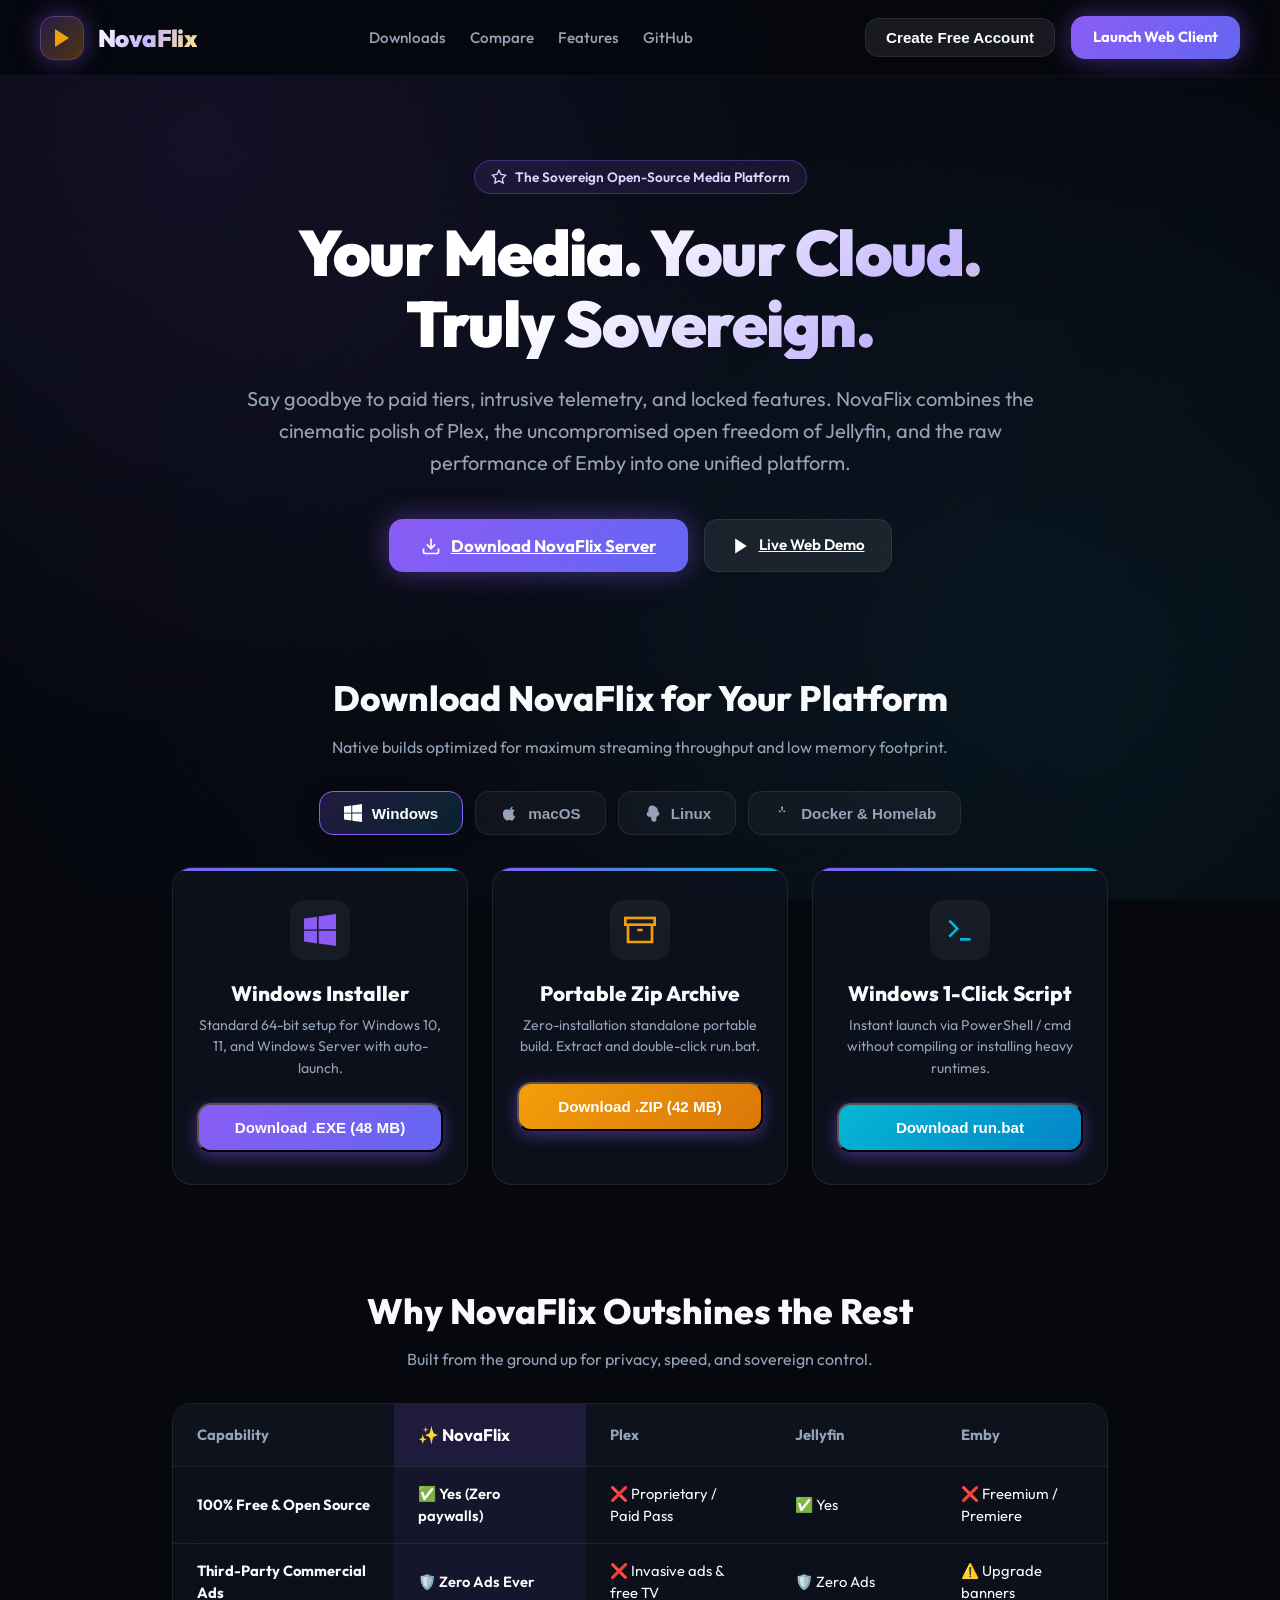
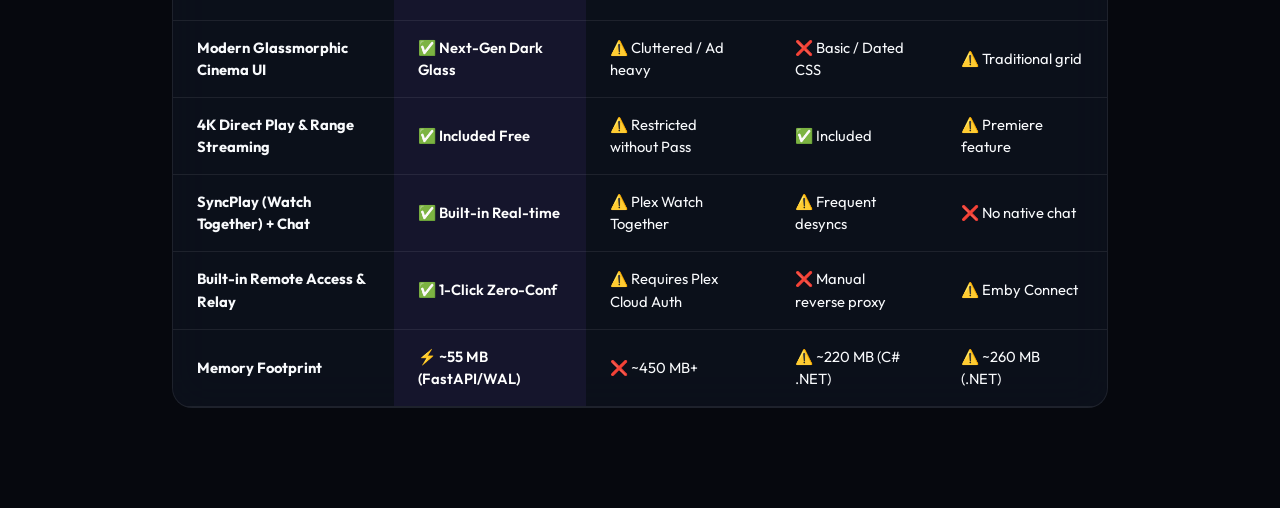
==== templates/portal.html @ df2147ff "feat: Initial release of NovaFlix - Sovereign Next-Gen Media Platform" ====
<!DOCTYPE html>
<html lang="en">
<head>
    <meta charset="UTF-8">
    <meta name="viewport" content="width=device-width, initial-scale=1.0">
    <title>NovaFlix | Download Free Sovereign Media Server for Windows, Mac & Linux</title>
    <meta name="description" content="Download NovaFlix Server for Windows, macOS, Linux, and Docker. The ultimate open-source alternative to Plex, Jellyfin, and Emby with zero ads and free remote access.">
    <link rel="stylesheet" href="/static/css/style.css">
</head>
<body>
    <!-- Topbar Navigation -->
    <header class="cinema-nav" style="background: rgba(6, 8, 14, 0.95);">
        <a href="/" class="brand-wrap">
            <div class="brand-icon">
                <svg width="24" height="24" viewBox="0 0 24 24" fill="var(--amber-gold)"><polygon points="5 3 19 12 5 21 5 3"></polygon></svg>
            </div>
            <div>
                <span class="brand-logo-text">NovaFlix</span>
            </div>
        </a>

        <ul class="nav-menu">
            <li><a class="nav-link" href="#downloads">Downloads</a></li>
            <li><a class="nav-link" href="#comparison">Compare</a></li>
            <li><a class="nav-link" href="#features">Features</a></li>
            <li><a class="nav-link" href="https://github.com/digdast/novaflix" target="_blank">GitHub</a></li>
        </ul>

        <div class="nav-right-actions">
            <button class="btn-hero-secondary" style="padding: 10px 20px;" id="btnPortalSignUp">Create Free Account</button>
            <a href="/" class="btn-hero-play" style="padding: 10px 22px; font-size: 0.92rem; text-decoration: none;">Launch Web Client</a>
        </div>
    </header>

    <!-- Portal Hero Section -->
    <section class="portal-hero">
        <div class="portal-tagline-badge">
            <svg width="16" height="16" viewBox="0 0 24 24" fill="none" stroke="currentColor" stroke-width="2"><polygon points="12 2 15.09 8.26 22 9.27 17 14.14 18.18 21.02 12 17.77 5.82 21.02 7 14.14 2 9.27 8.91 8.26 12 2"></polygon></svg>
            <span>The Sovereign Open-Source Media Platform</span>
        </div>
        <h1 class="portal-headline">Your Media. Your Cloud. Truly Sovereign.</h1>
        <p class="portal-subtext">
            Say goodbye to paid tiers, intrusive telemetry, and locked features. NovaFlix combines the cinematic polish of Plex, the uncompromised open freedom of Jellyfin, and the raw performance of Emby into one unified platform.
        </p>
        <div style="display: flex; justify-content: center; gap: 16px; flex-wrap: wrap;">
            <a href="#downloads" class="btn-hero-play">
                <svg width="20" height="20" viewBox="0 0 24 24" fill="none" stroke="currentColor" stroke-width="2"><path d="M21 15v4a2 2 0 0 1-2 2H5a2 2 0 0 1-2-2v-4"></path><polyline points="7 10 12 15 17 10"></polyline><line x1="12" y1="15" x2="12" y2="3"></line></svg>
                <span>Download NovaFlix Server</span>
            </a>
            <a href="/" class="btn-hero-secondary">
                <svg width="20" height="20" viewBox="0 0 24 24" fill="currentColor"><polygon points="5 3 19 12 5 21 5 3"></polygon></svg>
                <span>Live Web Demo</span>
            </a>
        </div>
    </section>

    <!-- Download Matrix Section -->
    <section class="download-section" id="downloads">
        <div style="text-align: center; margin-bottom: 32px;">
            <h2 style="font-size: 2.2rem; font-weight: 800; margin-bottom: 10px;">Download NovaFlix for Your Platform</h2>
            <p style="color: var(--text-secondary);">Native builds optimized for maximum streaming throughput and low memory footprint.</p>
        </div>

        <!-- OS Tabs -->
        <div class="os-tab-buttons">
            <button class="os-tab-btn active" data-os="windows">
                <svg width="18" height="18" viewBox="0 0 24 24" fill="currentColor"><path d="M0 3.449L9.75 2.1v9.451H0m10.949-9.602L24 0v11.4H10.949M0 12.6h9.75v9.451L0 20.699M10.949 12.6H24V24l-12.9-1.801"/></svg>
                <span>Windows</span>
            </button>
            <button class="os-tab-btn" data-os="macos">
                <svg width="18" height="18" viewBox="0 0 24 24" fill="currentColor"><path d="M18.71 19.5c-.83 1.24-1.71 2.45-3.05 2.47-1.34.03-1.77-.79-3.29-.79-1.53 0-2 .77-3.27.82-1.31.05-2.3-1.32-3.14-2.53C4.25 17 2.94 12.45 4.7 9.39c.87-1.52 2.43-2.48 4.12-2.51 1.28-.02 2.5.87 3.29.87.78 0 2.26-1.07 3.81-.91.65.03 2.47.26 3.64 1.98-.09.06-2.17 1.28-2.15 3.81.03 3.02 2.65 4.03 2.68 4.04-.03.07-.42 1.44-1.38 2.83M15.97 6.37c.62-.75 1.04-1.8 0.92-2.85-.9.04-2 .6-2.65 1.35-.58.66-1.09 1.73-.95 2.76.99.08 2.05-.51 2.68-1.26"/></svg>
                <span>macOS</span>
            </button>
            <button class="os-tab-btn" data-os="linux">
                <svg width="18" height="18" viewBox="0 0 24 24" fill="currentColor"><path d="M12.001 2c-2.33 0-4.32 1.63-4.78 3.87-.24 1.15-.14 2.36.27 3.45C6.01 10.37 5 11.83 5 13.5c0 1.93 1.57 3.5 3.5 3.5.35 0 .69-.05 1.01-.15.42.74 1.05 1.34 1.83 1.72-.37.91-.4 1.95-.04 2.9.28.75.82 1.38 1.5 1.76.68.38 1.48.52 2.24.4.77-.12 1.48-.48 2.01-1.03.54-.55.85-1.29.89-2.06.04-.77-.19-1.54-.64-2.16.89-.52 1.57-1.33 1.93-2.3.26-.06.52-.15.77-.28 1.62-.83 2.24-2.84 1.41-4.46-.37-.73-.99-1.3-1.74-1.62.19-.78.18-1.61-.03-2.39C19.14 5.37 15.86 2 12.001 2z"/></svg>
                <span>Linux</span>
            </button>
            <button class="os-tab-btn" data-os="docker">
                <svg width="18" height="18" viewBox="0 0 24 24" fill="currentColor"><path d="M13.983 11.078h2.119a.186.186 0 00.186-.185V9.006a.186.186 0 00-.186-.186h-2.119a.185.185 0 00-.185.185v1.888c0 .102.083.185.185.185m-2.954-5.43h2.118a.186.186 0 00.186-.186V3.574a.186.186 0 00-.186-.185h-2.118a.185.185 0 00-.185.185v1.888c0 .102.082.186.185.186zm0 2.716h2.118a.187.187 0 00.186-.186V6.29a.186.186 0 00-.186-.185h-2.118a.185.185 0 00-.185.185v1.887c0 .102.082.186.185.186zm-2.93 2.714h2.118a.185.185 0 00.185-.185V9.006a.185.185 0 00-.185-.186H8.099a.185.185 0 00-.185.185v1.888c0 .102.083.185.185.185"/></svg>
                <span>Docker & Homelab</span>
            </button>
        </div>

        <!-- Windows Group -->
        <div class="download-cards-grid download-os-group" data-os="windows">
            <div class="download-card">
                <div class="download-os-icon">
                    <svg width="32" height="32" viewBox="0 0 24 24" fill="currentColor"><path d="M0 3.449L9.75 2.1v9.451H0m10.949-9.602L24 0v11.4H10.949M0 12.6h9.75v9.451L0 20.699M10.949 12.6H24V24l-12.9-1.801"/></svg>
                </div>
                <div class="download-os-title">Windows Installer</div>
                <div class="download-os-desc">Standard 64-bit setup for Windows 10, 11, and Windows Server with auto-launch.</div>
                <button class="btn-download-primary" onclick="portal.triggerDownload('NovaFlix-Setup-x64.exe')">Download .EXE (48 MB)</button>
            </div>

            <div class="download-card">
                <div class="download-os-icon" style="color: var(--amber-gold);">
                    <svg width="32" height="32" viewBox="0 0 24 24" fill="none" stroke="currentColor" stroke-width="2"><polyline points="21 8 21 21 3 21 3 8"></polyline><rect x="1" y="3" width="22" height="5"></rect><line x1="10" y1="12" x2="14" y2="12"></line></svg>
                </div>
                <div class="download-os-title">Portable Zip Archive</div>
                <div class="download-os-desc">Zero-installation standalone portable build. Extract and double-click run.bat.</div>
                <button class="btn-download-primary" style="background: linear-gradient(135deg, var(--amber-gold), #d97706);" onclick="portal.triggerDownload('NovaFlix-Portable.zip')">Download .ZIP (42 MB)</button>
            </div>

            <div class="download-card">
                <div class="download-os-icon" style="color: var(--cyan-accent);">
                    <svg width="32" height="32" viewBox="0 0 24 24" fill="none" stroke="currentColor" stroke-width="2"><polyline points="4 17 10 11 4 5"></polyline><line x1="12" y1="19" x2="20" y2="19"></line></svg>
                </div>
                <div class="download-os-title">Windows 1-Click Script</div>
                <div class="download-os-desc">Instant launch via PowerShell / cmd without compiling or installing heavy runtimes.</div>
                <button class="btn-download-primary" style="background: linear-gradient(135deg, var(--cyan-accent), #0284c7);" onclick="portal.triggerDownload('run.bat')">Download run.bat</button>
            </div>
        </div>

        <!-- macOS Group -->
        <div class="download-cards-grid download-os-group" data-os="macos" style="display: none;">
            <div class="download-card">
                <div class="download-os-icon">
                    <svg width="32" height="32" viewBox="0 0 24 24" fill="currentColor"><path d="M18.71 19.5c-.83 1.24-1.71 2.45-3.05 2.47-1.34.03-1.77-.79-3.29-.79-1.53 0-2 .77-3.27.82-1.31.05-2.3-1.32-3.14-2.53C4.25 17 2.94 12.45 4.7 9.39c.87-1.52 2.43-2.48 4.12-2.51 1.28-.02 2.5.87 3.29.87.78 0 2.26-1.07 3.81-.91.65.03 2.47.26 3.64 1.98-.09.06-2.17 1.28-2.15 3.81.03 3.02 2.65 4.03 2.68 4.04-.03.07-.42 1.44-1.38 2.83M15.97 6.37c.62-.75 1.04-1.8 0.92-2.85-.9.04-2 .6-2.65 1.35-.58.66-1.09 1.73-.95 2.76.99.08 2.05-.51 2.68-1.26"/></svg>
                </div>
                <div class="download-os-title">macOS Universal .DMG</div>
                <div class="download-os-desc">Native Apple Silicon (M1/M2/M3/M4) and Intel 64-bit installer with Metal acceleration.</div>
                <button class="btn-download-primary" onclick="portal.triggerDownload('NovaFlix-Universal.dmg')">Download .DMG (56 MB)</button>
            </div>

            <div class="download-card">
                <div class="download-os-icon" style="color: var(--amber-gold);">
                    <svg width="32" height="32" viewBox="0 0 24 24" fill="none" stroke="currentColor" stroke-width="2"><path d="M18 10h-1.26A8 8 0 1 0 9 20h9a5 5 0 0 0 0-10z"></path></svg>
                </div>
                <div class="download-os-title">Homebrew Cask</div>
                <div class="download-os-desc">Install and manage via Homebrew package manager in your macOS terminal.</div>
                <div style="background: rgba(0,0,0,0.4); padding: 12px; border-radius: var(--radius-sm); font-family: var(--font-mono); font-size: 0.8rem; color: #a5f3fc;">brew install digdast/novaflix</div>
            </div>
        </div>

        <!-- Linux Group -->
        <div class="download-cards-grid download-os-group" data-os="linux" style="display: none;">
            <div class="download-card">
                <div class="download-os-icon">
                    <svg width="32" height="32" viewBox="0 0 24 24" fill="none" stroke="currentColor" stroke-width="2"><polyline points="20 6 9 17 4 12"></polyline></svg>
                </div>
                <div class="download-os-title">Debian / Ubuntu (.deb)</div>
                <div class="download-os-desc">Native package with systemd service for Ubuntu 22.04+, Debian 12, and Proxmox LXC.</div>
                <button class="btn-download-primary" onclick="portal.triggerDownload('novaflix_amd64.deb')">Download .DEB (38 MB)</button>
            </div>

            <div class="download-card">
                <div class="download-os-icon" style="color: var(--rose-danger);">
                    <svg width="32" height="32" viewBox="0 0 24 24" fill="none" stroke="currentColor" stroke-width="2"><polygon points="12 2 2 7 12 12 22 7 12 2"></polygon><polyline points="2 17 12 22 22 17"></polyline><polyline points="2 12 12 17 22 12"></polyline></svg>
                </div>
                <div class="download-os-title">Fedora / RHEL (.rpm)</div>
                <div class="download-os-desc">Red Hat Enterprise Linux, Fedora, Rocky Linux, and AlmaLinux packages.</div>
                <button class="btn-download-primary" style="background: linear-gradient(135deg, var(--rose-danger), #e11d48);" onclick="portal.triggerDownload('novaflix.rpm')">Download .RPM (39 MB)</button>
            </div>
        </div>

        <!-- Docker Group -->
        <div class="download-cards-grid download-os-group" data-os="docker" style="display: none;">
            <div class="download-card" style="grid-column: 1 / -1; text-align: left;">
                <div style="display: flex; align-items: center; gap: 14px; margin-bottom: 16px;">
                    <div class="download-os-icon" style="margin: 0; color: #38bdf8;">
                        <svg width="32" height="32" viewBox="0 0 24 24" fill="currentColor"><path d="M13.983 11.078h2.119a.186.186 0 00.186-.185V9.006a.186.186 0 00-.186-.186h-2.119a.185.185 0 00-.185.185v1.888c0 .102.083.185.185.185m-2.954-5.43h2.118a.186.186 0 00.186-.186V3.574a.186.186 0 00-.186-.185h-2.118a.185.185 0 00-.185.185v1.888c0 .102.082.186.185.186zm0 2.716h2.118a.187.187 0 00.186-.186V6.29a.186.186 0 00-.186-.185h-2.118a.185.185 0 00-.185.185v1.887c0 .102.082.186.185.186zm-2.93 2.714h2.118a.185.185 0 00.185-.185V9.006a.185.185 0 00-.185-.186H8.099a.185.185 0 00-.185.185v1.888c0 .102.083.185.185.185"/></svg>
                    </div>
                    <div>
                        <div class="download-os-title" style="margin: 0;">Docker Compose Deployment</div>
                        <div style="font-size: 0.85rem; color: var(--text-secondary);">One-command container deployment for Unraid, TrueNAS SCALE, Synology, or Linux.</div>
                    </div>
                </div>
                <pre style="background: rgba(0,0,0,0.6); padding: 18px; border-radius: var(--radius-sm); border: 1px solid var(--border-subtle); color: #a5f3fc; font-family: var(--font-mono); font-size: 0.82rem; overflow-x: auto;">
services:
  novaflix:
    image: ghcr.io/digdast/novaflix:latest
    container_name: novaflix
    restart: unless-stopped
    ports:
      - "8096:8096"
      - "8097:8097"
    volumes:
      - ./data:/app/data
      - /path/to/movies:/media/movies:ro
      - /path/to/tv:/media/tv:ro
    environment:
      - NOVAFLIX_PORT=8096
      - NOVAFLIX_REMOTE_ENABLED=true</pre>
            </div>
        </div>
    </section>

    <!-- Comparison Matrix Section -->
    <section class="comparison-section" id="comparison">
        <div style="text-align: center; margin-bottom: 32px;">
            <h2 style="font-size: 2.2rem; font-weight: 800; margin-bottom: 10px;">Why NovaFlix Outshines the Rest</h2>
            <p style="color: var(--text-secondary);">Built from the ground up for privacy, speed, and sovereign control.</p>
        </div>

        <div class="comparison-table-wrap">
            <table class="comparison-table">
                <thead>
                    <tr>
                        <th>Capability</th>
                        <th class="highlight-col">✨ NovaFlix</th>
                        <th>Plex</th>
                        <th>Jellyfin</th>
                        <th>Emby</th>
                    </tr>
                </thead>
                <tbody>
                    <tr>
                        <td><strong>100% Free & Open Source</strong></td>
                        <td class="highlight-col">✅ Yes (Zero paywalls)</td>
                        <td>❌ Proprietary / Paid Pass</td>
                        <td>✅ Yes</td>
                        <td>❌ Freemium / Premiere</td>
                    </tr>
                    <tr>
                        <td><strong>Third-Party Commercial Ads</strong></td>
                        <td class="highlight-col">🛡️ Zero Ads Ever</td>
                        <td>❌ Invasive ads & free TV</td>
                        <td>🛡️ Zero Ads</td>
                        <td>⚠️ Upgrade banners</td>
                    </tr>
                    <tr>
                        <td><strong>Modern Glassmorphic Cinema UI</strong></td>
                        <td class="highlight-col">✅ Next-Gen Dark Glass</td>
                        <td>⚠️ Cluttered / Ad heavy</td>
                        <td>❌ Basic / Dated CSS</td>
                        <td>⚠️ Traditional grid</td>
                    </tr>
                    <tr>
                        <td><strong>4K Direct Play & Range Streaming</strong></td>
                        <td class="highlight-col">✅ Included Free</td>
                        <td>⚠️ Restricted without Pass</td>
                        <td>✅ Included</td>
                        <td>⚠️ Premiere feature</td>
                    </tr>
                    <tr>
                        <td><strong>SyncPlay (Watch Together) + Chat</strong></td>
                        <td class="highlight-col">✅ Built-in Real-time</td>
                        <td>⚠️ Plex Watch Together</td>
                        <td>⚠️ Frequent desyncs</td>
                        <td>❌ No native chat</td>
                    </tr>
                    <tr>
                        <td><strong>Built-in Remote Access & Relay</strong></td>
                        <td class="highlight-col">✅ 1-Click Zero-Conf</td>
                        <td>⚠️ Requires Plex Cloud Auth</td>
                        <td>❌ Manual reverse proxy</td>
                        <td>⚠️ Emby Connect</td>
                    </tr>
                    <tr>
                        <td><strong>Memory Footprint</strong></td>
                        <td class="highlight-col">⚡ ~55 MB (FastAPI/WAL)</td>
                        <td>❌ ~450 MB+</td>
                        <td>⚠️ ~220 MB (C# .NET)</td>
                        <td>⚠️ ~260 MB (.NET)</td>
                    </tr>
                </tbody>
            </table>
        </div>
    </section>

    <!-- Sign Up Modal -->
    <div class="modal-overlay" id="signupModal">
        <div class="modal-card">
            <div style="display: flex; justify-content: space-between; align-items: center; margin-bottom: 20px;">
                <h3 style="font-size: 1.4rem; font-weight: 800; color: #ffffff;">Create Sovereign Account</h3>
                <button class="player-close-btn" style="width: 32px; height: 32px;" onclick="portal.closeSignUpModal()">✕</button>
            </div>
            <p style="color: var(--text-secondary); font-size: 0.9rem; margin-bottom: 24px;">
                Set up your master admin or family profile to unlock direct streaming and remote access.
            </p>
            <form id="portalSignupForm">
                <div style="margin-bottom: 16px;">
                    <label style="display: block; font-size: 0.85rem; font-weight: 600; color: var(--text-secondary); margin-bottom: 6px;">Username</label>
                    <input type="text" id="signupUsername" class="nav-search-input" style="width: 100%; border-radius: var(--radius-sm);" placeholder="e.g. efrain" required>
                </div>
                <div style="margin-bottom: 20px;">
                    <label style="display: block; font-size: 0.85rem; font-weight: 600; color: var(--text-secondary); margin-bottom: 6px;">Password</label>
                    <input type="password" id="signupPassword" class="nav-search-input" style="width: 100%; border-radius: var(--radius-sm);" placeholder="••••••••••••" required>
                </div>
                <div id="signupStatus" style="font-size: 0.85rem; margin-bottom: 16px;"></div>
                <button type="submit" class="btn-hero-play" style="width: 100%; justify-content: center;">Create Account & Launch</button>
            </form>
        </div>
    </div>

    <!-- Portal Script -->
    <script src="/static/js/portal.js"></script>
</body>
</html>
---- static/css/style.css ----
/* ==========================================================================
   NovaFlix - Cinema Web App & Plex-Style Showcase Portal Stylesheet
   Sovereign, High-Performance Glassmorphic Media Platform
   ========================================================================== */

@import url('https://fonts.googleapis.com/css2?family=JetBrains+Mono:wght@400;500;600;700&family=Outfit:wght@300;400;500;600;700;800;900&display=swap');

:root {
    --bg-base: #06080e;
    --bg-surface: rgba(14, 19, 31, 0.75);
    --bg-surface-elevated: rgba(22, 31, 49, 0.85);
    --bg-glass: rgba(15, 23, 42, 0.65);
    --bg-glass-card: rgba(20, 27, 45, 0.55);
    
    --border-subtle: rgba(255, 255, 255, 0.08);
    --border-glow: rgba(139, 92, 246, 0.35);
    --border-accent: rgba(245, 158, 11, 0.35);
    
    --text-primary: #f8fafc;
    --text-secondary: #94a3b8;
    --text-muted: #64748b;
    
    --violet-primary: #8b5cf6;
    --violet-glow: rgba(139, 92, 246, 0.45);
    --amber-gold: #f59e0b;
    --amber-glow: rgba(245, 158, 11, 0.4);
    --cyan-accent: #06b6d4;
    --cyan-glow: rgba(6, 182, 212, 0.35);
    --emerald-safe: #10b981;
    --rose-danger: #f43f5e;
    
    --font-sans: 'Outfit', -apple-system, BlinkMacSystemFont, sans-serif;
    --font-mono: 'JetBrains Mono', monospace;
    
    --radius-sm: 8px;
    --radius-md: 14px;
    --radius-lg: 20px;
    --radius-xl: 28px;
    
    --transition: all 0.25s cubic-bezier(0.16, 1, 0.3, 1);
}

* {
    box-sizing: border-box;
    margin: 0;
    padding: 0;
}

body {
    background-color: var(--bg-base);
    background-image: 
        radial-gradient(circle at 15% 15%, rgba(139, 92, 246, 0.09) 0%, transparent 45%),
        radial-gradient(circle at 85% 75%, rgba(6, 182, 212, 0.07) 0%, transparent 50%),
        radial-gradient(circle at 50% 50%, rgba(10, 14, 26, 0.8) 0%, transparent 100%);
    background-attachment: fixed;
    color: var(--text-primary);
    font-family: var(--font-sans);
    min-height: 100vh;
    overflow-x: hidden;
    line-height: 1.5;
}

/* Custom Scrollbar */
::-webkit-scrollbar {
    width: 8px;
    height: 8px;
}
::-webkit-scrollbar-track {
    background: rgba(6, 8, 14, 0.8);
}
::-webkit-scrollbar-thumb {
    background: rgba(100, 116, 139, 0.3);
    border-radius: 999px;
}
::-webkit-scrollbar-thumb:hover {
    background: var(--violet-primary);
}

/* App Header & Navbar */
.cinema-nav {
    position: fixed;
    top: 0;
    left: 0;
    right: 0;
    height: 76px;
    padding: 0 40px;
    display: flex;
    align-items: center;
    justify-content: space-between;
    background: linear-gradient(180deg, rgba(6, 8, 14, 0.95) 0%, rgba(6, 8, 14, 0.7) 70%, transparent 100%);
    backdrop-filter: blur(16px);
    z-index: 1000;
    border-bottom: 1px solid rgba(255, 255, 255, 0.04);
    transition: var(--transition);
}

.cinema-nav.scrolled {
    background: rgba(6, 8, 14, 0.96);
    border-bottom-color: var(--border-subtle);
}

.brand-wrap {
    display: flex;
    align-items: center;
    gap: 14px;
    cursor: pointer;
    text-decoration: none;
}

.brand-icon {
    width: 44px;
    height: 44px;
    border-radius: var(--radius-md);
    background: linear-gradient(135deg, rgba(139, 92, 246, 0.25), rgba(245, 158, 11, 0.3));
    border: 1px solid var(--border-glow);
    display: flex;
    align-items: center;
    justify-content: center;
    box-shadow: 0 0 24px var(--violet-glow);
}

.brand-logo-text {
    font-size: 1.5rem;
    font-weight: 900;
    letter-spacing: -0.6px;
    background: linear-gradient(120deg, #ffffff, #c4b5fd, #fde68a);
    -webkit-background-clip: text;
    -webkit-text-fill-color: transparent;
}

.nav-menu {
    display: flex;
    align-items: center;
    gap: 24px;
    list-style: none;
}

.nav-link {
    color: var(--text-secondary);
    text-decoration: none;
    font-size: 0.95rem;
    font-weight: 500;
    transition: var(--transition);
    cursor: pointer;
    position: relative;
}

.nav-link:hover, .nav-link.active {
    color: #ffffff;
}

.nav-link.active::after {
    content: '';
    position: absolute;
    bottom: -6px;
    left: 0;
    right: 0;
    height: 2px;
    background: var(--violet-primary);
    border-radius: 999px;
    box-shadow: 0 0 10px var(--violet-primary);
}

.nav-right-actions {
    display: flex;
    align-items: center;
    gap: 16px;
}

.search-box-wrap {
    position: relative;
    width: 240px;
}

.nav-search-input {
    width: 100%;
    padding: 8px 14px 8px 36px;
    border-radius: 999px;
    background: rgba(255, 255, 255, 0.05);
    border: 1px solid var(--border-subtle);
    color: #ffffff;
    font-size: 0.88rem;
    outline: none;
    transition: var(--transition);
}

.nav-search-input:focus {
    width: 300px;
    background: rgba(14, 19, 31, 0.9);
    border-color: var(--violet-primary);
    box-shadow: 0 0 14px var(--violet-glow);
}

.search-icon-nav {
    position: absolute;
    left: 12px;
    top: 50%;
    transform: translateY(-50%);
    color: var(--text-muted);
    pointer-events: none;
}

.user-profile-btn {
    width: 40px;
    height: 40px;
    border-radius: 50%;
    background: linear-gradient(135deg, var(--violet-primary), #6366f1);
    border: 2px solid rgba(255, 255, 255, 0.2);
    display: flex;
    align-items: center;
    justify-content: center;
    font-weight: 700;
    font-size: 0.95rem;
    color: #ffffff;
    cursor: pointer;
    transition: var(--transition);
}

.user-profile-btn:hover {
    transform: scale(1.08);
    box-shadow: 0 0 18px var(--violet-glow);
}

/* Hero Section */
.hero-backdrop-container {
    position: relative;
    width: 100%;
    height: 78vh;
    min-height: 580px;
    background-size: cover;
    background-position: center top;
    display: flex;
    align-items: flex-end;
    padding: 0 60px 80px;
}

.hero-overlay-fade {
    position: absolute;
    top: 0; left: 0; right: 0; bottom: 0;
    background: 
        linear-gradient(180deg, rgba(6, 8, 14, 0.2) 0%, rgba(6, 8, 14, 0.8) 75%, var(--bg-base) 100%),
        linear-gradient(90deg, rgba(6, 8, 14, 0.85) 0%, rgba(6, 8, 14, 0.4) 50%, transparent 100%);
}

.hero-content {
    position: relative;
    z-index: 10;
    max-width: 650px;
}

.hero-badge-row {
    display: flex;
    align-items: center;
    gap: 12px;
    margin-bottom: 14px;
}

.rating-badge {
    padding: 4px 10px;
    border-radius: 6px;
    background: rgba(245, 158, 11, 0.15);
    border: 1px solid rgba(245, 158, 11, 0.35);
    color: var(--amber-gold);
    font-weight: 700;
    font-size: 0.85rem;
    display: inline-flex;
    align-items: center;
    gap: 6px;
}

.quality-badge {
    padding: 4px 10px;
    border-radius: 6px;
    background: rgba(6, 182, 212, 0.15);
    border: 1px solid rgba(6, 182, 212, 0.35);
    color: var(--cyan-accent);
    font-weight: 700;
    font-size: 0.82rem;
    font-family: var(--font-mono);
}

.hero-title {
    font-size: 3.4rem;
    font-weight: 900;
    letter-spacing: -1.2px;
    line-height: 1.1;
    margin-bottom: 16px;
    text-shadow: 0 4px 30px rgba(0, 0, 0, 0.8);
}

.hero-meta {
    font-size: 0.92rem;
    color: var(--text-secondary);
    margin-bottom: 14px;
    display: flex;
    gap: 16px;
    font-weight: 500;
}

.hero-synopsis {
    font-size: 1.05rem;
    color: #cbd5e1;
    line-height: 1.6;
    margin-bottom: 28px;
    display: -webkit-box;
    -webkit-line-clamp: 3;
    -webkit-box-orient: vertical;
    overflow: hidden;
}

.hero-btn-row {
    display: flex;
    align-items: center;
    gap: 16px;
}

.btn-hero-play {
    padding: 14px 32px;
    border-radius: var(--radius-md);
    background: linear-gradient(135deg, var(--violet-primary), #6366f1);
    color: #ffffff;
    font-weight: 700;
    font-size: 1.05rem;
    border: none;
    cursor: pointer;
    display: inline-flex;
    align-items: center;
    gap: 10px;
    transition: var(--transition);
    box-shadow: 0 0 28px var(--violet-glow);
}

.btn-hero-play:hover {
    transform: scale(1.04);
    box-shadow: 0 0 36px var(--violet-glow);
}

.btn-hero-secondary {
    padding: 14px 26px;
    border-radius: var(--radius-md);
    background: rgba(255, 255, 255, 0.08);
    backdrop-filter: blur(12px);
    border: 1px solid var(--border-subtle);
    color: #ffffff;
    font-weight: 600;
    font-size: 0.95rem;
    cursor: pointer;
    transition: var(--transition);
    display: inline-flex;
    align-items: center;
    gap: 8px;
}

.btn-hero-secondary:hover {
    background: rgba(255, 255, 255, 0.16);
    border-color: rgba(255, 255, 255, 0.3);
}

/* Media Shelf Rows & Carousels */
.cinema-main-container {
    padding: 0 60px 80px;
    position: relative;
    z-index: 20;
    margin-top: -40px;
}

.media-shelf {
    margin-bottom: 48px;
}

.shelf-header {
    display: flex;
    justify-content: space-between;
    align-items: center;
    margin-bottom: 18px;
}

.shelf-title {
    font-size: 1.45rem;
    font-weight: 700;
    letter-spacing: -0.3px;
    color: #ffffff;
    display: flex;
    align-items: center;
    gap: 10px;
}

.shelf-carousel {
    display: flex;
    gap: 20px;
    overflow-x: auto;
    padding-bottom: 14px;
    scroll-behavior: smooth;
}

/* Movie & Show Cards */
.media-card {
    flex: 0 0 200px;
    border-radius: var(--radius-md);
    background: var(--bg-surface);
    border: 1px solid var(--border-subtle);
    overflow: hidden;
    position: relative;
    cursor: pointer;
    transition: var(--transition);
}

.media-card:hover {
    transform: translateY(-8px) scale(1.03);
    border-color: var(--border-glow);
    box-shadow: 0 16px 36px rgba(0, 0, 0, 0.6);
}

.media-poster-wrap {
    position: relative;
    width: 100%;
    aspect-ratio: 2/3;
    overflow: hidden;
    background: #0f172a;
}

.media-poster-img {
    width: 100%;
    height: 100%;
    object-fit: cover;
    transition: transform 0.4s ease;
}

.media-card:hover .media-poster-img {
    transform: scale(1.06);
}

.media-overlay-play {
    position: absolute;
    top: 0; left: 0; right: 0; bottom: 0;
    background: rgba(6, 8, 14, 0.5);
    display: flex;
    align-items: center;
    justify-content: center;
    opacity: 0;
    transition: var(--transition);
}

.media-card:hover .media-overlay-play {
    opacity: 1;
}

.play-circle-btn {
    width: 52px;
    height: 52px;
    border-radius: 50%;
    background: var(--violet-primary);
    box-shadow: 0 0 24px var(--violet-glow);
    display: flex;
    align-items: center;
    justify-content: center;
    color: #ffffff;
    transform: scale(0.85);
    transition: var(--transition);
}

.media-card:hover .play-circle-btn {
    transform: scale(1);
}

.media-card-info {
    padding: 14px;
}

.media-card-title {
    font-size: 0.95rem;
    font-weight: 700;
    color: #ffffff;
    white-space: nowrap;
    overflow: hidden;
    text-overflow: ellipsis;
    margin-bottom: 4px;
}

.media-card-sub {
    font-size: 0.8rem;
    color: var(--text-muted);
    display: flex;
    justify-content: space-between;
}

/* Progress Bar for Continue Watching */
.progress-bar-wrap {
    position: absolute;
    bottom: 0;
    left: 0;
    right: 0;
    height: 4px;
    background: rgba(255, 255, 255, 0.15);
}

.progress-bar-fill {
    height: 100%;
    background: linear-gradient(90deg, var(--amber-gold), var(--violet-primary));
}

/* Fullscreen Video Player Modal */
.player-modal {
    position: fixed;
    top: 0; left: 0; right: 0; bottom: 0;
    background: #000000;
    z-index: 9999;
    display: none;
    flex-direction: column;
}

.player-modal.active {
    display: flex;
}

.player-video-element {
    width: 100%;
    height: 100%;
    object-fit: contain;
    outline: none;
}

.player-topbar {
    position: absolute;
    top: 0; left: 0; right: 0;
    padding: 24px 32px;
    background: linear-gradient(180deg, rgba(0,0,0,0.85) 0%, transparent 100%);
    display: flex;
    justify-content: space-between;
    align-items: center;
    z-index: 100;
    opacity: 0;
    transition: opacity 0.3s ease;
}

.player-modal:hover .player-topbar, .player-modal:hover .player-bottom-controls {
    opacity: 1;
}

.player-close-btn {
    width: 44px;
    height: 44px;
    border-radius: 50%;
    background: rgba(255, 255, 255, 0.15);
    border: none;
    color: #ffffff;
    cursor: pointer;
    display: flex;
    align-items: center;
    justify-content: center;
    transition: var(--transition);
}

.player-close-btn:hover {
    background: rgba(255, 255, 255, 0.3);
    transform: scale(1.1);
}

.player-bottom-controls {
    position: absolute;
    bottom: 0; left: 0; right: 0;
    padding: 32px 32px 24px;
    background: linear-gradient(0deg, rgba(0,0,0,0.95) 0%, rgba(0,0,0,0.6) 70%, transparent 100%);
    z-index: 100;
    opacity: 0;
    transition: opacity 0.3s ease;
}

.player-scrubber-bar {
    width: 100%;
    height: 6px;
    background: rgba(255, 255, 255, 0.2);
    border-radius: 999px;
    position: relative;
    cursor: pointer;
    margin-bottom: 16px;
}

.player-scrubber-progress {
    height: 100%;
    background: var(--violet-primary);
    border-radius: 999px;
    position: relative;
}

.player-scrubber-thumb {
    width: 14px;
    height: 14px;
    border-radius: 50%;
    background: #ffffff;
    position: absolute;
    right: -7px;
    top: -4px;
    box-shadow: 0 0 10px rgba(0,0,0,0.5);
}

.player-control-row {
    display: flex;
    justify-content: space-between;
    align-items: center;
}

.player-btn-group {
    display: flex;
    align-items: center;
    gap: 16px;
}

.btn-ctrl {
    background: none;
    border: none;
    color: #ffffff;
    cursor: pointer;
    display: flex;
    align-items: center;
    justify-content: center;
    padding: 8px;
    border-radius: 50%;
    transition: var(--transition);
}

.btn-ctrl:hover {
    color: var(--violet-primary);
    transform: scale(1.1);
}

/* SyncPlay Sidebar */
.syncplay-sidebar {
    position: absolute;
    top: 0; right: 0; bottom: 0;
    width: 340px;
    background: rgba(14, 19, 31, 0.95);
    backdrop-filter: blur(20px);
    border-left: 1px solid var(--border-subtle);
    z-index: 150;
    display: none;
    flex-direction: column;
}

.syncplay-sidebar.active {
    display: flex;
}

.syncplay-header {
    padding: 20px;
    border-bottom: 1px solid var(--border-subtle);
    display: flex;
    justify-content: space-between;
    align-items: center;
}

.syncplay-messages {
    flex: 1;
    overflow-y: auto;
    padding: 16px;
    display: flex;
    flex-direction: column;
    gap: 10px;
}

.chat-bubble {
    background: rgba(255, 255, 255, 0.04);
    padding: 8px 12px;
    border-radius: var(--radius-sm);
    font-size: 0.88rem;
}

.chat-author {
    font-size: 0.75rem;
    font-weight: 700;
    color: var(--violet-primary);
    margin-bottom: 2px;
}

.syncplay-input-row {
    padding: 16px;
    border-top: 1px solid var(--border-subtle);
    display: flex;
    gap: 8px;
}

/* Plex-Style Download & Showcase Portal Styles */
.portal-hero {
    padding: 160px 40px 100px;
    text-align: center;
    max-width: 900px;
    margin: 0 auto;
}

.portal-tagline-badge {
    display: inline-flex;
    align-items: center;
    gap: 8px;
    padding: 6px 16px;
    border-radius: 999px;
    background: rgba(139, 92, 246, 0.12);
    border: 1px solid rgba(139, 92, 246, 0.35);
    color: #ddd6fe;
    font-size: 0.85rem;
    font-weight: 600;
    margin-bottom: 24px;
}

.portal-headline {
    font-size: 4rem;
    font-weight: 900;
    letter-spacing: -1.5px;
    line-height: 1.1;
    margin-bottom: 24px;
    background: linear-gradient(135deg, #ffffff 40%, #c4b5fd 80%, #fde68a 100%);
    -webkit-background-clip: text;
    -webkit-text-fill-color: transparent;
}

.portal-subtext {
    font-size: 1.25rem;
    color: var(--text-secondary);
    line-height: 1.6;
    margin-bottom: 40px;
}

/* Download Matrix Tabs */
.download-section {
    max-width: 1000px;
    margin: 0 auto 100px;
    padding: 0 32px;
}

.os-tab-buttons {
    display: flex;
    justify-content: center;
    gap: 12px;
    margin-bottom: 32px;
    flex-wrap: wrap;
}

.os-tab-btn {
    padding: 12px 24px;
    border-radius: var(--radius-md);
    background: rgba(255, 255, 255, 0.04);
    border: 1px solid var(--border-subtle);
    color: var(--text-secondary);
    font-weight: 600;
    font-size: 0.95rem;
    cursor: pointer;
    transition: var(--transition);
    display: flex;
    align-items: center;
    gap: 10px;
}

.os-tab-btn:hover, .os-tab-btn.active {
    background: linear-gradient(135deg, rgba(139, 92, 246, 0.2), rgba(6, 182, 212, 0.15));
    border-color: var(--violet-primary);
    color: #ffffff;
    box-shadow: 0 4px 20px rgba(0, 0, 0, 0.3);
}

.download-cards-grid {
    display: grid;
    grid-template-columns: repeat(auto-fit, minmax(280px, 1fr));
    gap: 24px;
}

.download-card {
    background: var(--bg-surface);
    backdrop-filter: blur(20px);
    border: 1px solid var(--border-subtle);
    border-radius: var(--radius-lg);
    padding: 32px 24px;
    text-align: center;
    transition: var(--transition);
    position: relative;
    overflow: hidden;
}

.download-card:hover {
    transform: translateY(-6px);
    border-color: var(--border-glow);
    box-shadow: 0 16px 40px rgba(0, 0, 0, 0.5);
}

.download-card::before {
    content: '';
    position: absolute;
    top: 0; left: 0; right: 0;
    height: 3px;
    background: linear-gradient(90deg, var(--violet-primary), var(--cyan-accent));
}

.download-os-icon {
    width: 60px;
    height: 60px;
    border-radius: var(--radius-md);
    background: rgba(255, 255, 255, 0.05);
    margin: 0 auto 18px;
    display: flex;
    align-items: center;
    justify-content: center;
    color: var(--violet-primary);
}

.download-os-title {
    font-size: 1.3rem;
    font-weight: 800;
    margin-bottom: 6px;
}

.download-os-desc {
    font-size: 0.88rem;
    color: var(--text-secondary);
    margin-bottom: 24px;
}

.btn-download-primary {
    width: 100%;
    padding: 14px;
    border-radius: var(--radius-md);
    background: linear-gradient(135deg, var(--violet-primary), #6366f1);
    color: #ffffff;
    font-weight: 700;
    font-size: 0.95rem;
    text-decoration: none;
    display: inline-flex;
    align-items: center;
    justify-content: center;
    gap: 8px;
    transition: var(--transition);
    box-shadow: 0 4px 16px var(--violet-glow);
}

.btn-download-primary:hover {
    box-shadow: 0 0 24px var(--violet-glow);
    transform: scale(1.02);
}

/* Comparison Matrix Table */
.comparison-section {
    max-width: 1000px;
    margin: 0 auto 100px;
    padding: 0 32px;
}

.comparison-table-wrap {
    background: var(--bg-surface);
    backdrop-filter: blur(20px);
    border: 1px solid var(--border-subtle);
    border-radius: var(--radius-lg);
    overflow-x: auto;
}

.comparison-table {
    width: 100%;
    border-collapse: collapse;
    text-align: left;
    font-size: 0.92rem;
}

.comparison-table th {
    background: rgba(14, 19, 31, 0.9);
    padding: 18px 24px;
    font-weight: 700;
    border-bottom: 1px solid var(--border-subtle);
    color: var(--text-secondary);
}

.comparison-table th.highlight-col {
    background: rgba(139, 92, 246, 0.15);
    color: #ffffff;
    font-size: 1.05rem;
}

.comparison-table td {
    padding: 16px 24px;
    border-bottom: 1px solid var(--border-subtle);
    vertical-align: middle;
}

.comparison-table td.highlight-col {
    background: rgba(139, 92, 246, 0.08);
    font-weight: 600;
    color: #ffffff;
}

/* Modals */
.modal-overlay {
    position: fixed;
    top: 0; left: 0; right: 0; bottom: 0;
    background: rgba(0, 0, 0, 0.8);
    backdrop-filter: blur(16px);
    z-index: 2000;
    display: none;
    align-items: center;
    justify-content: center;
    padding: 20px;
}

.modal-overlay.active {
    display: flex;
}

.modal-card {
    background: var(--bg-surface-elevated);
    border: 1px solid var(--border-subtle);
    border-radius: var(--radius-lg);
    padding: 32px;
    max-width: 480px;
    width: 100%;
    position: relative;
    box-shadow: 0 24px 60px rgba(0, 0, 0, 0.8);
}

/* Media Query Responsiveness */
@media (max-width: 900px) {
    .cinema-nav {
        padding: 0 20px;
    }
    .cinema-main-container, .hero-backdrop-container {
        padding: 0 24px;
    }
    .hero-title {
        font-size: 2.2rem;
    }
    .portal-headline {
        font-size: 2.6rem;
    }
}
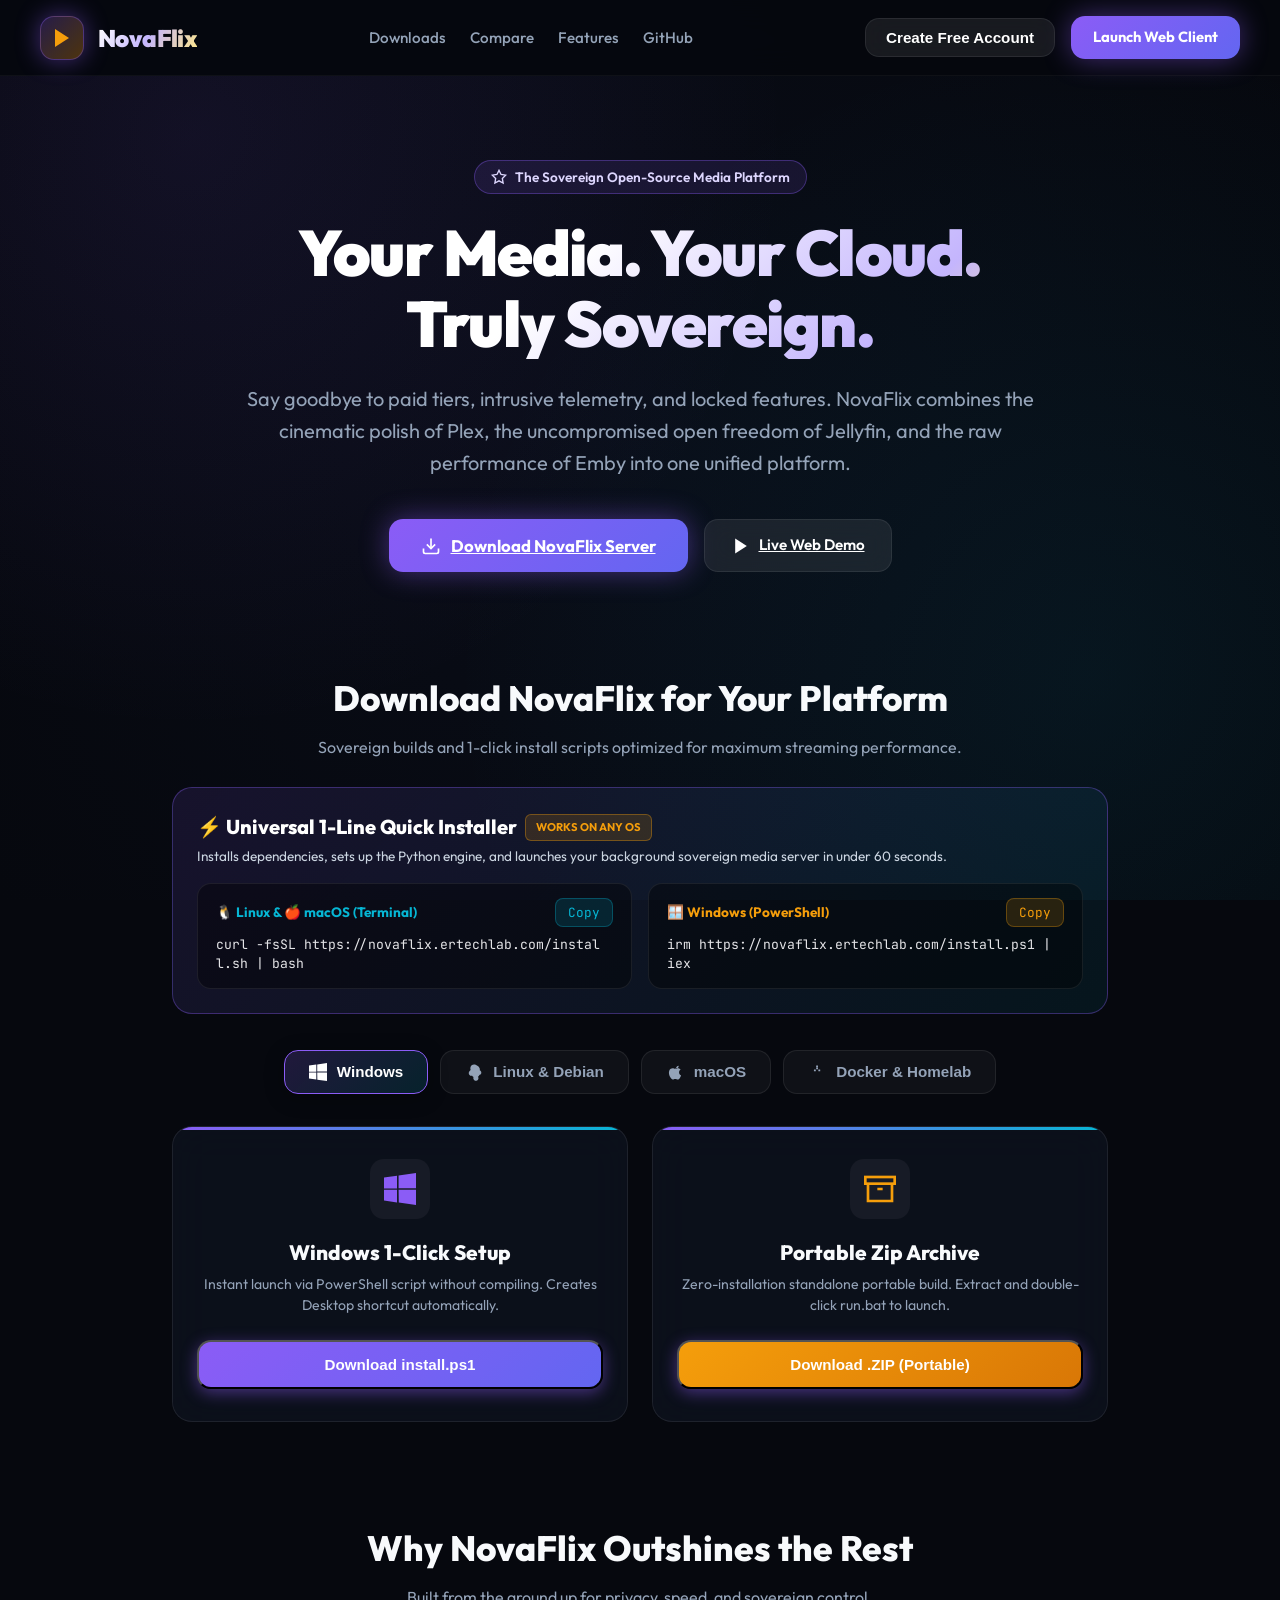
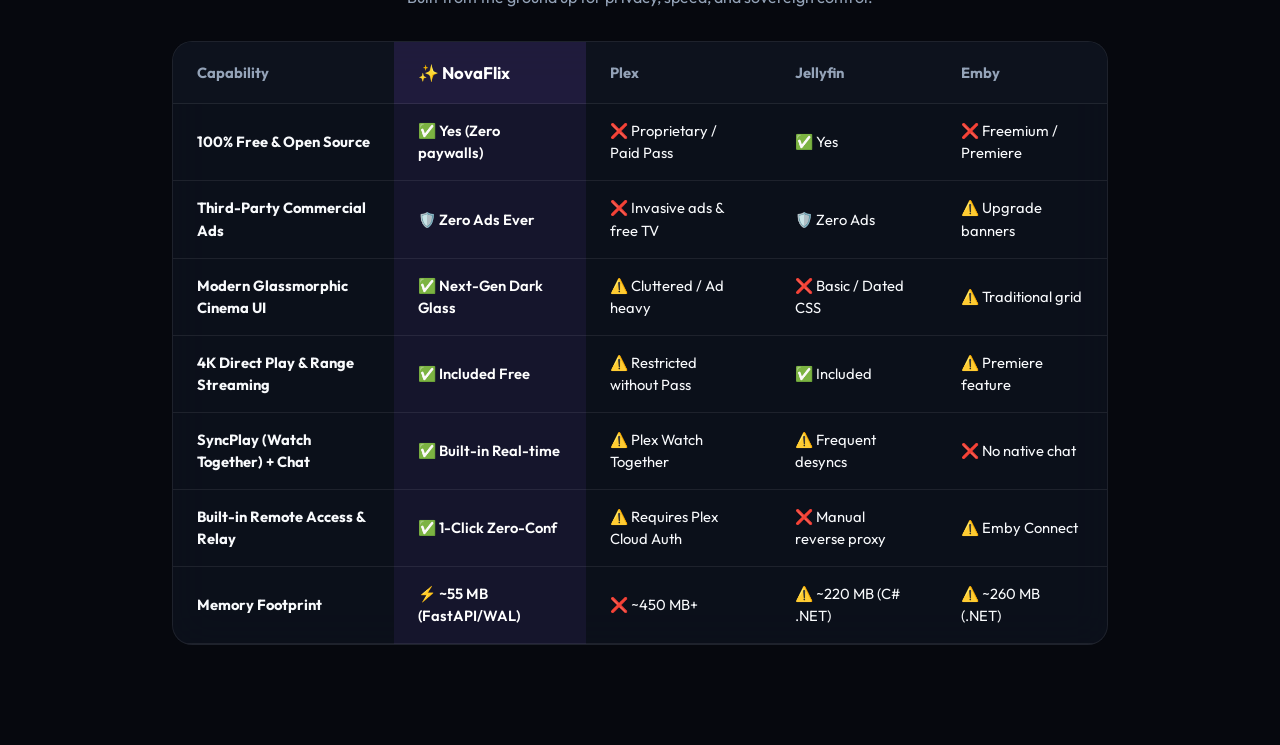
==== commit 5209b066: "fix: restore audio in playback with AAC remuxing, volume slider, universal installer and debian pack" ====
--- a/templates/portal.html
+++ b/templates/portal.html
@@ -56,9 +56,43 @@
 
     <!-- Download Matrix Section -->
     <section class="download-section" id="downloads">
-        <div style="text-align: center; margin-bottom: 32px;">
+        <div style="text-align: center; margin-bottom: 28px;">
             <h2 style="font-size: 2.2rem; font-weight: 800; margin-bottom: 10px;">Download NovaFlix for Your Platform</h2>
-            <p style="color: var(--text-secondary);">Native builds optimized for maximum streaming throughput and low memory footprint.</p>
+            <p style="color: var(--text-secondary);">Sovereign builds and 1-click install scripts optimized for maximum streaming performance.</p>
+        </div>
+
+        <!-- Universal 1-Line Quick Installer Banner -->
+        <div style="background: linear-gradient(135deg, rgba(139, 92, 246, 0.12) 0%, rgba(6, 182, 212, 0.08) 100%); border: 1px solid rgba(139, 92, 246, 0.35); border-radius: var(--radius-lg); padding: 24px; margin-bottom: 36px;">
+            <div style="display: flex; align-items: center; justify-content: space-between; flex-wrap: wrap; gap: 12px; margin-bottom: 16px;">
+                <div>
+                    <div style="display: flex; align-items: center; gap: 8px;">
+                        <span style="font-size: 1.25rem; font-weight: 800; color: #ffffff;">⚡ Universal 1-Line Quick Installer</span>
+                        <span class="rating-badge" style="font-size: 0.7rem;">WORKS ON ANY OS</span>
+                    </div>
+                    <div style="font-size: 0.85rem; color: #cbd5e1; margin-top: 4px;">Installs dependencies, sets up the Python engine, and launches your background sovereign media server in under 60 seconds.</div>
+                </div>
+            </div>
+
+            <!-- Command Rows -->
+            <div style="display: grid; grid-template-columns: repeat(auto-fit, minmax(320px, 1fr)); gap: 16px;">
+                <!-- Linux & macOS -->
+                <div style="background: rgba(0, 0, 0, 0.4); border: 1px solid var(--border-subtle); border-radius: var(--radius-md); padding: 14px 18px;">
+                    <div style="display: flex; justify-content: space-between; align-items: center; margin-bottom: 8px;">
+                        <span style="font-size: 0.85rem; font-weight: 700; color: var(--cyan-accent);">🐧 Linux &amp; 🍎 macOS (Terminal)</span>
+                        <button type="button" class="btn-tag" id="btnCopySh" onclick="portal.copyCommand('curl -fsSL https://novaflix.ertechlab.com/install.sh | bash', 'btnCopySh')" style="background: rgba(6, 182, 212, 0.15); color: var(--cyan-accent); border-color: rgba(6, 182, 212, 0.3);">Copy</button>
+                    </div>
+                    <code style="display: block; font-family: var(--font-mono); font-size: 0.82rem; color: #e4e4e7; word-break: break-all;">curl -fsSL https://novaflix.ertechlab.com/install.sh | bash</code>
+                </div>
+
+                <!-- Windows PowerShell -->
+                <div style="background: rgba(0, 0, 0, 0.4); border: 1px solid var(--border-subtle); border-radius: var(--radius-md); padding: 14px 18px;">
+                    <div style="display: flex; justify-content: space-between; align-items: center; margin-bottom: 8px;">
+                        <span style="font-size: 0.85rem; font-weight: 700; color: var(--amber-gold);">🪟 Windows (PowerShell)</span>
+                        <button type="button" class="btn-tag" id="btnCopyPs" onclick="portal.copyCommand('irm https://novaflix.ertechlab.com/install.ps1 | iex', 'btnCopyPs')" style="background: rgba(245, 158, 11, 0.15); color: var(--amber-gold); border-color: rgba(245, 158, 11, 0.3);">Copy</button>
+                    </div>
+                    <code style="display: block; font-family: var(--font-mono); font-size: 0.82rem; color: #e4e4e7; word-break: break-all;">irm https://novaflix.ertechlab.com/install.ps1 | iex</code>
+                </div>
+            </div>
         </div>
 
         <!-- OS Tabs -->
@@ -67,17 +101,17 @@
                 <svg width="18" height="18" viewBox="0 0 24 24" fill="currentColor"><path d="M0 3.449L9.75 2.1v9.451H0m10.949-9.602L24 0v11.4H10.949M0 12.6h9.75v9.451L0 20.699M10.949 12.6H24V24l-12.9-1.801"/></svg>
                 <span>Windows</span>
             </button>
+            <button class="os-tab-btn" data-os="linux">
+                <svg width="18" height="18" viewBox="0 0 24 24" fill="currentColor"><path d="M12.001 2c-2.33 0-4.32 1.63-4.78 3.87-.24 1.15-.14 2.36.27 3.45C6.01 10.37 5 11.83 5 13.5c0 1.93 1.57 3.5 3.5 3.5.35 0 .69-.05 1.01-.15.42.74 1.05 1.34 1.83 1.72-.37.91-.4 1.95-.04 2.9.28.75.82 1.38 1.5 1.76.68.38 1.48.52 2.24.4.77-.12 1.48-.48 2.01-1.03.54-.55.85-1.29.89-2.06.04-.77-.19-1.54-.64-2.16.89-.52 1.57-1.33 1.93-2.3.26-.06.52-.15.77-.28 1.62-.83 2.24-2.84 1.41-4.46-.37-.73-.99-1.3-1.74-1.62.19-.78.18-1.61-.03-2.39C19.14 5.37 15.86 2 12.001 2z"/></svg>
+                <span>Linux &amp; Debian</span>
+            </button>
             <button class="os-tab-btn" data-os="macos">
                 <svg width="18" height="18" viewBox="0 0 24 24" fill="currentColor"><path d="M18.71 19.5c-.83 1.24-1.71 2.45-3.05 2.47-1.34.03-1.77-.79-3.29-.79-1.53 0-2 .77-3.27.82-1.31.05-2.3-1.32-3.14-2.53C4.25 17 2.94 12.45 4.7 9.39c.87-1.52 2.43-2.48 4.12-2.51 1.28-.02 2.5.87 3.29.87.78 0 2.26-1.07 3.81-.91.65.03 2.47.26 3.64 1.98-.09.06-2.17 1.28-2.15 3.81.03 3.02 2.65 4.03 2.68 4.04-.03.07-.42 1.44-1.38 2.83M15.97 6.37c.62-.75 1.04-1.8 0.92-2.85-.9.04-2 .6-2.65 1.35-.58.66-1.09 1.73-.95 2.76.99.08 2.05-.51 2.68-1.26"/></svg>
                 <span>macOS</span>
             </button>
-            <button class="os-tab-btn" data-os="linux">
-                <svg width="18" height="18" viewBox="0 0 24 24" fill="currentColor"><path d="M12.001 2c-2.33 0-4.32 1.63-4.78 3.87-.24 1.15-.14 2.36.27 3.45C6.01 10.37 5 11.83 5 13.5c0 1.93 1.57 3.5 3.5 3.5.35 0 .69-.05 1.01-.15.42.74 1.05 1.34 1.83 1.72-.37.91-.4 1.95-.04 2.9.28.75.82 1.38 1.5 1.76.68.38 1.48.52 2.24.4.77-.12 1.48-.48 2.01-1.03.54-.55.85-1.29.89-2.06.04-.77-.19-1.54-.64-2.16.89-.52 1.57-1.33 1.93-2.3.26-.06.52-.15.77-.28 1.62-.83 2.24-2.84 1.41-4.46-.37-.73-.99-1.3-1.74-1.62.19-.78.18-1.61-.03-2.39C19.14 5.37 15.86 2 12.001 2z"/></svg>
-                <span>Linux</span>
-            </button>
             <button class="os-tab-btn" data-os="docker">
                 <svg width="18" height="18" viewBox="0 0 24 24" fill="currentColor"><path d="M13.983 11.078h2.119a.186.186 0 00.186-.185V9.006a.186.186 0 00-.186-.186h-2.119a.185.185 0 00-.185.185v1.888c0 .102.083.185.185.185m-2.954-5.43h2.118a.186.186 0 00.186-.186V3.574a.186.186 0 00-.186-.185h-2.118a.185.185 0 00-.185.185v1.888c0 .102.082.186.185.186zm0 2.716h2.118a.187.187 0 00.186-.186V6.29a.186.186 0 00-.186-.185h-2.118a.185.185 0 00-.185.185v1.887c0 .102.082.186.185.186zm-2.93 2.714h2.118a.185.185 0 00.185-.185V9.006a.185.185 0 00-.185-.186H8.099a.185.185 0 00-.185.185v1.888c0 .102.083.185.185.185"/></svg>
-                <span>Docker & Homelab</span>
+                <span>Docker &amp; Homelab</span>
             </button>
         </div>
 
@@ -87,9 +121,9 @@
                 <div class="download-os-icon">
                     <svg width="32" height="32" viewBox="0 0 24 24" fill="currentColor"><path d="M0 3.449L9.75 2.1v9.451H0m10.949-9.602L24 0v11.4H10.949M0 12.6h9.75v9.451L0 20.699M10.949 12.6H24V24l-12.9-1.801"/></svg>
                 </div>
-                <div class="download-os-title">Windows Installer</div>
-                <div class="download-os-desc">Standard 64-bit setup for Windows 10, 11, and Windows Server with auto-launch.</div>
-                <button class="btn-download-primary" onclick="portal.triggerDownload('NovaFlix-Setup-x64.exe')">Download .EXE (48 MB)</button>
+                <div class="download-os-title">Windows 1-Click Setup</div>
+                <div class="download-os-desc">Instant launch via PowerShell script without compiling. Creates Desktop shortcut automatically.</div>
+                <button class="btn-download-primary" onclick="portal.triggerDownload('install.ps1')">Download install.ps1</button>
             </div>
 
             <div class="download-card">
@@ -97,17 +131,30 @@
                     <svg width="32" height="32" viewBox="0 0 24 24" fill="none" stroke="currentColor" stroke-width="2"><polyline points="21 8 21 21 3 21 3 8"></polyline><rect x="1" y="3" width="22" height="5"></rect><line x1="10" y1="12" x2="14" y2="12"></line></svg>
                 </div>
                 <div class="download-os-title">Portable Zip Archive</div>
-                <div class="download-os-desc">Zero-installation standalone portable build. Extract and double-click run.bat.</div>
-                <button class="btn-download-primary" style="background: linear-gradient(135deg, var(--amber-gold), #d97706);" onclick="portal.triggerDownload('NovaFlix-Portable.zip')">Download .ZIP (42 MB)</button>
+                <div class="download-os-desc">Zero-installation standalone portable build. Extract and double-click run.bat to launch.</div>
+                <button class="btn-download-primary" style="background: linear-gradient(135deg, var(--amber-gold), #d97706);" onclick="portal.triggerDownload('NovaFlix-Portable.zip')">Download .ZIP (Portable)</button>
+            </div>
+        </div>
+
+        <!-- Linux Group -->
+        <div class="download-cards-grid download-os-group" data-os="linux" style="display: none;">
+            <div class="download-card">
+                <div class="download-os-icon">
+                    <svg width="32" height="32" viewBox="0 0 24 24" fill="none" stroke="currentColor" stroke-width="2"><polyline points="20 6 9 17 4 12"></polyline></svg>
+                </div>
+                <div class="download-os-title">Debian / Ubuntu (.deb)</div>
+                <div class="download-os-desc">Official Debian package for Ubuntu 22.04+, Debian 12, Proxmox LXC, and Raspberry Pi.</div>
+                <button class="btn-download-primary" onclick="portal.triggerDownload('novaflix_1.0.0_all.deb')">Download novaflix_1.0.0_all.deb</button>
+                <div style="margin-top: 10px; font-family: var(--font-mono); font-size: 0.75rem; color: var(--text-muted);">Install with: sudo dpkg -i novaflix_1.0.0_all.deb</div>
             </div>
 
             <div class="download-card">
                 <div class="download-os-icon" style="color: var(--cyan-accent);">
-                    <svg width="32" height="32" viewBox="0 0 24 24" fill="none" stroke="currentColor" stroke-width="2"><polyline points="4 17 10 11 4 5"></polyline><line x1="12" y1="19" x2="20" y2="19"></line></svg>
-                </div>
-                <div class="download-os-title">Windows 1-Click Script</div>
-                <div class="download-os-desc">Instant launch via PowerShell / cmd without compiling or installing heavy runtimes.</div>
-                <button class="btn-download-primary" style="background: linear-gradient(135deg, var(--cyan-accent), #0284c7);" onclick="portal.triggerDownload('run.bat')">Download run.bat</button>
+                    <svg width="32" height="32" viewBox="0 0 24 24" fill="none" stroke="currentColor" stroke-width="2"><path d="M21 15v4a2 2 0 0 1-2 2H5a2 2 0 0 1-2-2v-4"></path><polyline points="7 10 12 15 17 10"></polyline><line x1="12" y1="15" x2="12" y2="3"></line></svg>
+                </div>
+                <div class="download-os-title">Linux Universal Tarball (.tar.gz)</div>
+                <div class="download-os-desc">Portable archive with complete source and dependencies for any Linux distribution.</div>
+                <button class="btn-download-primary" style="background: linear-gradient(135deg, var(--cyan-accent), #0284c7);" onclick="portal.triggerDownload('novaflix-linux-x64.tar.gz')">Download .TAR.GZ</button>
             </div>
         </div>
 
@@ -117,39 +164,9 @@
                 <div class="download-os-icon">
                     <svg width="32" height="32" viewBox="0 0 24 24" fill="currentColor"><path d="M18.71 19.5c-.83 1.24-1.71 2.45-3.05 2.47-1.34.03-1.77-.79-3.29-.79-1.53 0-2 .77-3.27.82-1.31.05-2.3-1.32-3.14-2.53C4.25 17 2.94 12.45 4.7 9.39c.87-1.52 2.43-2.48 4.12-2.51 1.28-.02 2.5.87 3.29.87.78 0 2.26-1.07 3.81-.91.65.03 2.47.26 3.64 1.98-.09.06-2.17 1.28-2.15 3.81.03 3.02 2.65 4.03 2.68 4.04-.03.07-.42 1.44-1.38 2.83M15.97 6.37c.62-.75 1.04-1.8 0.92-2.85-.9.04-2 .6-2.65 1.35-.58.66-1.09 1.73-.95 2.76.99.08 2.05-.51 2.68-1.26"/></svg>
                 </div>
-                <div class="download-os-title">macOS Universal .DMG</div>
-                <div class="download-os-desc">Native Apple Silicon (M1/M2/M3/M4) and Intel 64-bit installer with Metal acceleration.</div>
-                <button class="btn-download-primary" onclick="portal.triggerDownload('NovaFlix-Universal.dmg')">Download .DMG (56 MB)</button>
-            </div>
-
-            <div class="download-card">
-                <div class="download-os-icon" style="color: var(--amber-gold);">
-                    <svg width="32" height="32" viewBox="0 0 24 24" fill="none" stroke="currentColor" stroke-width="2"><path d="M18 10h-1.26A8 8 0 1 0 9 20h9a5 5 0 0 0 0-10z"></path></svg>
-                </div>
-                <div class="download-os-title">Homebrew Cask</div>
-                <div class="download-os-desc">Install and manage via Homebrew package manager in your macOS terminal.</div>
-                <div style="background: rgba(0,0,0,0.4); padding: 12px; border-radius: var(--radius-sm); font-family: var(--font-mono); font-size: 0.8rem; color: #a5f3fc;">brew install digdast/novaflix</div>
-            </div>
-        </div>
-
-        <!-- Linux Group -->
-        <div class="download-cards-grid download-os-group" data-os="linux" style="display: none;">
-            <div class="download-card">
-                <div class="download-os-icon">
-                    <svg width="32" height="32" viewBox="0 0 24 24" fill="none" stroke="currentColor" stroke-width="2"><polyline points="20 6 9 17 4 12"></polyline></svg>
-                </div>
-                <div class="download-os-title">Debian / Ubuntu (.deb)</div>
-                <div class="download-os-desc">Native package with systemd service for Ubuntu 22.04+, Debian 12, and Proxmox LXC.</div>
-                <button class="btn-download-primary" onclick="portal.triggerDownload('novaflix_amd64.deb')">Download .DEB (38 MB)</button>
-            </div>
-
-            <div class="download-card">
-                <div class="download-os-icon" style="color: var(--rose-danger);">
-                    <svg width="32" height="32" viewBox="0 0 24 24" fill="none" stroke="currentColor" stroke-width="2"><polygon points="12 2 2 7 12 12 22 7 12 2"></polygon><polyline points="2 17 12 22 22 17"></polyline><polyline points="2 12 12 17 22 12"></polyline></svg>
-                </div>
-                <div class="download-os-title">Fedora / RHEL (.rpm)</div>
-                <div class="download-os-desc">Red Hat Enterprise Linux, Fedora, Rocky Linux, and AlmaLinux packages.</div>
-                <button class="btn-download-primary" style="background: linear-gradient(135deg, var(--rose-danger), #e11d48);" onclick="portal.triggerDownload('novaflix.rpm')">Download .RPM (39 MB)</button>
+                <div class="download-os-title">macOS 1-Click Installer</div>
+                <div class="download-os-desc">Installs via Homebrew, sets up Python and FFmpeg Metal acceleration automatically.</div>
+                <button class="btn-download-primary" onclick="portal.triggerDownload('install.sh')">Download install.sh</button>
             </div>
         </div>
 
--- a/static/css/style.css
+++ b/static/css/style.css
@@ -925,3 +925,328 @@
         font-size: 2.6rem;
     }
 }
+
+/* ==========================================================================
+   Add Media, Library Management & Filesystem Browser Styles
+   ========================================================================== */
+
+.modal-tabs {
+    display: flex;
+    gap: 8px;
+    border-bottom: 1px solid var(--border-subtle);
+    margin-bottom: 24px;
+    padding-bottom: 4px;
+}
+
+.modal-tab-btn {
+    display: inline-flex;
+    align-items: center;
+    gap: 8px;
+    padding: 10px 18px;
+    background: transparent;
+    border: none;
+    border-bottom: 2px solid transparent;
+    color: var(--text-secondary);
+    font-family: var(--font-sans);
+    font-size: 0.95rem;
+    font-weight: 600;
+    cursor: pointer;
+    transition: var(--transition);
+}
+
+.modal-tab-btn:hover {
+    color: var(--text-primary);
+}
+
+.modal-tab-btn.active {
+    color: var(--amber-gold);
+    border-bottom-color: var(--amber-gold);
+}
+
+.modal-tab-content {
+    display: none;
+}
+
+.modal-tab-content.active {
+    display: block;
+    animation: fadeIn 0.25s ease-out;
+}
+
+@keyframes fadeIn {
+    from { opacity: 0; transform: translateY(4px); }
+    to { opacity: 1; transform: translateY(0); }
+}
+
+.form-grid-2 {
+    display: grid;
+    grid-template-columns: 1fr 1fr;
+    gap: 16px;
+    margin-bottom: 14px;
+}
+
+.form-grid-3 {
+    display: grid;
+    grid-template-columns: 1fr 1fr 1.5fr;
+    gap: 14px;
+    margin-bottom: 14px;
+}
+
+.form-group {
+    display: flex;
+    flex-direction: column;
+    gap: 6px;
+    margin-bottom: 14px;
+}
+
+.form-label {
+    font-size: 0.85rem;
+    font-weight: 600;
+    color: var(--text-secondary);
+}
+
+.form-input, .form-select, .form-textarea {
+    width: 100%;
+    padding: 10px 14px;
+    background: rgba(10, 14, 26, 0.7);
+    border: 1px solid var(--border-subtle);
+    border-radius: var(--radius-sm);
+    color: var(--text-primary);
+    font-family: var(--font-sans);
+    font-size: 0.92rem;
+    transition: var(--transition);
+    outline: none;
+}
+
+.form-input:focus, .form-select:focus, .form-textarea:focus {
+    border-color: var(--violet-primary);
+    box-shadow: 0 0 12px var(--violet-glow);
+    background: rgba(14, 19, 35, 0.9);
+}
+
+.form-textarea {
+    resize: vertical;
+    min-height: 60px;
+}
+
+.btn-tag {
+    background: rgba(139, 92, 246, 0.12);
+    border: 1px solid rgba(139, 92, 246, 0.3);
+    color: #c4b5fd;
+    font-size: 0.8rem;
+    font-family: var(--font-mono);
+    padding: 5px 12px;
+    border-radius: var(--radius-sm);
+    cursor: pointer;
+    transition: var(--transition);
+}
+
+.btn-tag:hover {
+    background: rgba(139, 92, 246, 0.25);
+    border-color: var(--violet-primary);
+    color: #ffffff;
+    transform: translateY(-1px);
+}
+
+.libraries-list-wrap {
+    display: flex;
+    flex-direction: column;
+    gap: 10px;
+    max-height: 220px;
+    overflow-y: auto;
+}
+
+.library-card-item {
+    display: flex;
+    justify-content: space-between;
+    align-items: center;
+    background: rgba(255, 255, 255, 0.03);
+    border: 1px solid var(--border-subtle);
+    border-radius: var(--radius-md);
+    padding: 12px 16px;
+    transition: var(--transition);
+}
+
+.library-card-item:hover {
+    border-color: rgba(255, 255, 255, 0.15);
+    background: rgba(255, 255, 255, 0.05);
+}
+
+.browser-entry-item {
+    display: flex;
+    align-items: center;
+    justify-content: space-between;
+    padding: 8px 12px;
+    background: rgba(255, 255, 255, 0.02);
+    border: 1px solid var(--border-subtle);
+    border-radius: var(--radius-sm);
+    cursor: pointer;
+    font-size: 0.88rem;
+    transition: var(--transition);
+}
+
+.browser-entry-item:hover {
+    background: rgba(139, 92, 246, 0.15);
+    border-color: var(--violet-primary);
+}
+
+.browser-entry-item.is-dir {
+    font-weight: 600;
+    color: #ffffff;
+}
+
+.browser-entry-item.is-file {
+    color: var(--text-secondary);
+}
+
+.spinner-small {
+    width: 16px;
+    height: 16px;
+    border: 2px solid rgba(255, 255, 255, 0.2);
+    border-top-color: var(--amber-gold);
+    border-radius: 50%;
+    animation: spin 0.8s linear infinite;
+}
+
+@keyframes spin {
+    to { transform: rotate(360deg); }
+}
+
+/* Toast Notifications */
+.toast-container {
+    position: fixed;
+    bottom: 24px;
+    right: 24px;
+    display: flex;
+    flex-direction: column;
+    gap: 10px;
+    z-index: 2000;
+    pointer-events: none;
+}
+
+.toast-message {
+    pointer-events: auto;
+    padding: 12px 20px;
+    background: rgba(15, 23, 42, 0.95);
+    border: 1px solid var(--border-subtle);
+    border-radius: var(--radius-md);
+    box-shadow: 0 12px 30px rgba(0, 0, 0, 0.6);
+    color: #ffffff;
+    font-size: 0.9rem;
+    display: flex;
+    align-items: center;
+    gap: 12px;
+    backdrop-filter: blur(12px);
+    animation: slideInRight 0.3s cubic-bezier(0.16, 1, 0.3, 1);
+    transition: opacity 0.3s ease;
+}
+
+.toast-message.toast-success {
+    border-left: 4px solid var(--emerald-safe);
+}
+
+.toast-message.toast-error {
+    border-left: 4px solid var(--rose-danger);
+}
+
+.toast-message.toast-info {
+    border-left: 4px solid var(--cyan-accent);
+}
+
+@keyframes slideInRight {
+    from { opacity: 0; transform: translateX(30px); }
+    to { opacity: 1; transform: translateX(0); }
+}
+
+/* ==========================================================================
+   Library Filter Pills Bar & Dynamic Shelf Headers
+   ========================================================================== */
+
+.library-filter-section {
+    padding: 24px 60px 0;
+    margin-bottom: 8px;
+}
+
+.library-filter-wrap {
+    display: flex;
+    align-items: center;
+    gap: 10px;
+    overflow-x: auto;
+    padding-bottom: 8px;
+    scrollbar-width: none;
+}
+
+.library-filter-wrap::-webkit-scrollbar {
+    display: none;
+}
+
+.dynamic-pills-row {
+    display: flex;
+    align-items: center;
+    gap: 10px;
+}
+
+.lib-pill {
+    display: inline-flex;
+    align-items: center;
+    gap: 8px;
+    padding: 8px 18px;
+    background: rgba(255, 255, 255, 0.04);
+    border: 1px solid var(--border-subtle);
+    border-radius: 999px;
+    color: var(--text-secondary);
+    font-family: var(--font-sans);
+    font-size: 0.88rem;
+    font-weight: 600;
+    cursor: pointer;
+    white-space: nowrap;
+    transition: var(--transition);
+}
+
+.lib-pill:hover {
+    background: rgba(255, 255, 255, 0.09);
+    color: #ffffff;
+    border-color: rgba(255, 255, 255, 0.2);
+    transform: translateY(-1px);
+}
+
+.lib-pill.active {
+    background: linear-gradient(135deg, rgba(245, 158, 11, 0.25) 0%, rgba(139, 92, 246, 0.25) 100%);
+    border-color: var(--amber-gold);
+    color: #ffffff;
+    box-shadow: 0 0 16px var(--amber-glow);
+}
+
+.lib-pill-action {
+    background: rgba(139, 92, 246, 0.12);
+    border-color: rgba(139, 92, 246, 0.35);
+    color: #c4b5fd;
+}
+
+.lib-pill-action:hover {
+    background: rgba(139, 92, 246, 0.3);
+    border-color: var(--violet-primary);
+    color: #ffffff;
+}
+
+.shelf-action-btn {
+    display: inline-flex;
+    align-items: center;
+    gap: 6px;
+    background: rgba(255, 255, 255, 0.04);
+    border: 1px solid var(--border-subtle);
+    border-radius: var(--radius-sm);
+    color: var(--text-secondary);
+    font-size: 0.8rem;
+    font-family: var(--font-mono);
+    padding: 4px 10px;
+    cursor: pointer;
+    transition: var(--transition);
+}
+
+.shelf-action-btn:hover {
+    background: rgba(255, 255, 255, 0.1);
+    color: #ffffff;
+    border-color: rgba(255, 255, 255, 0.2);
+}
+
+
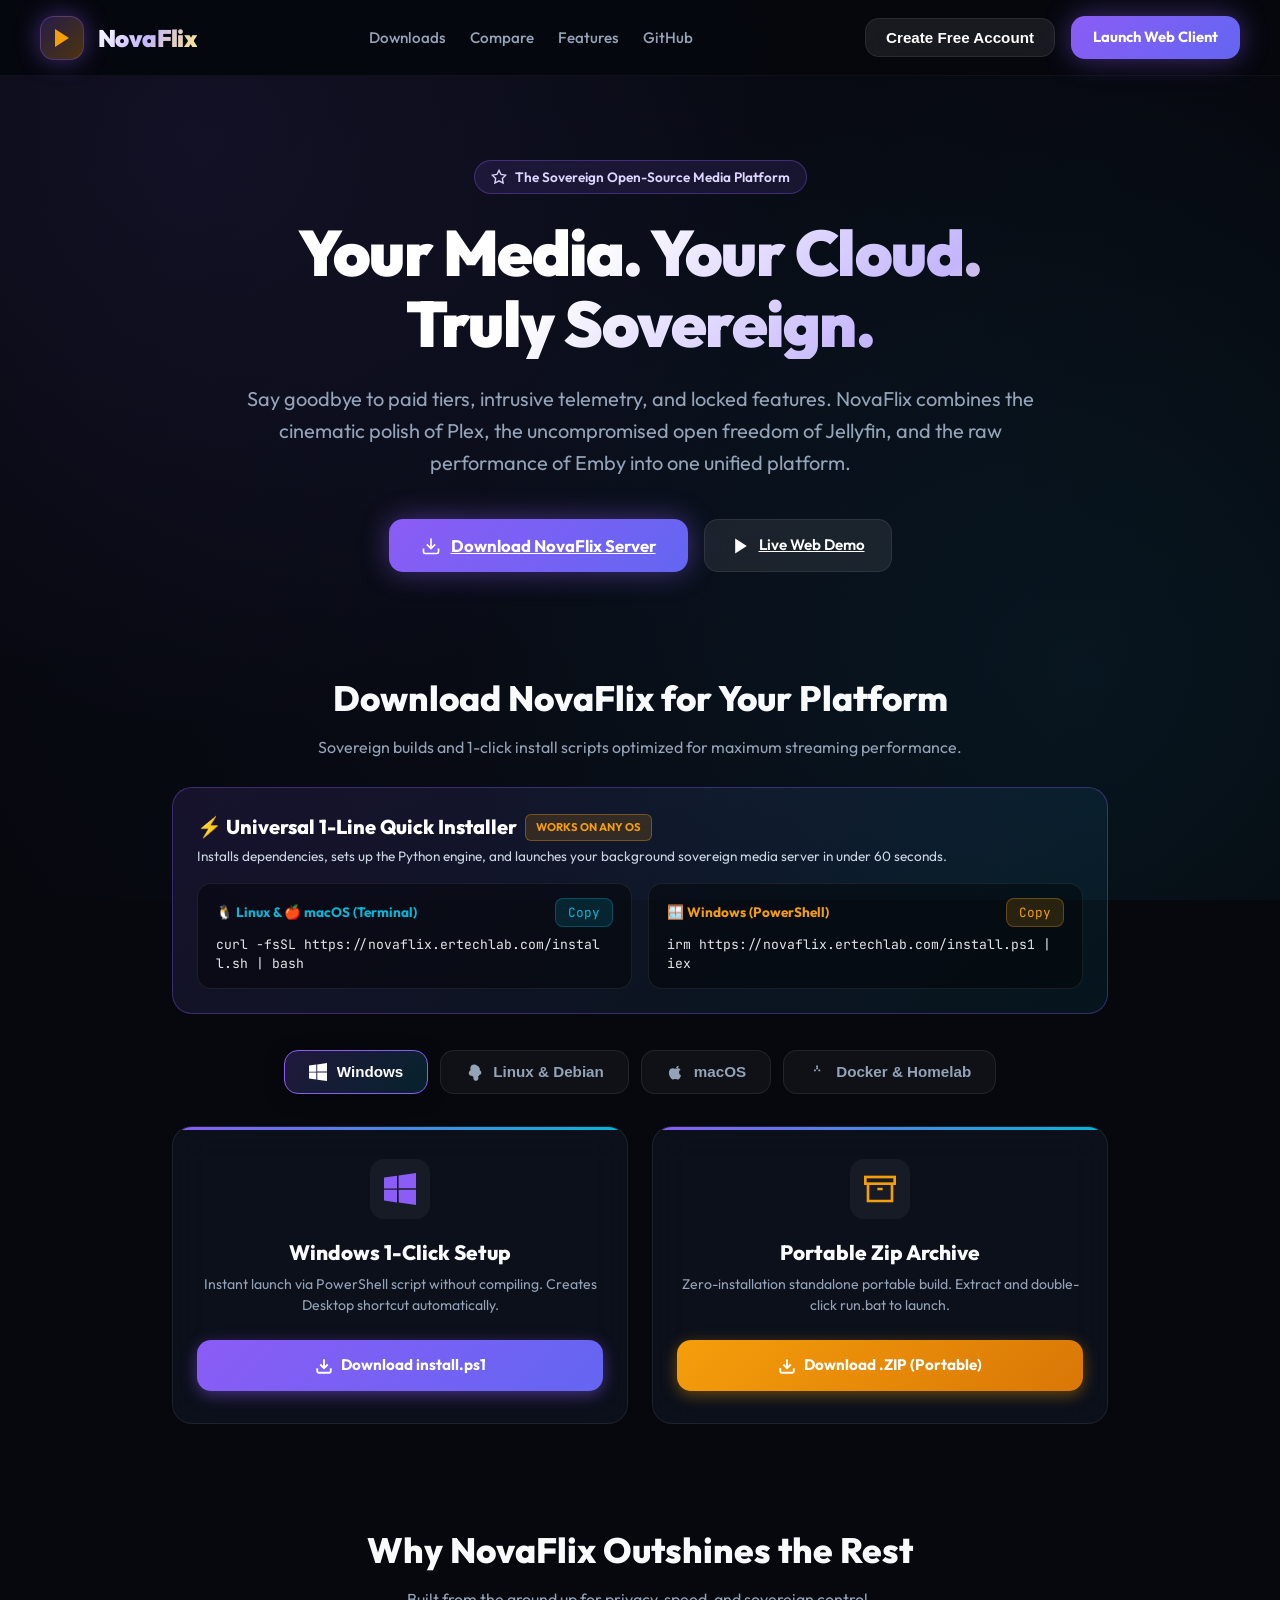
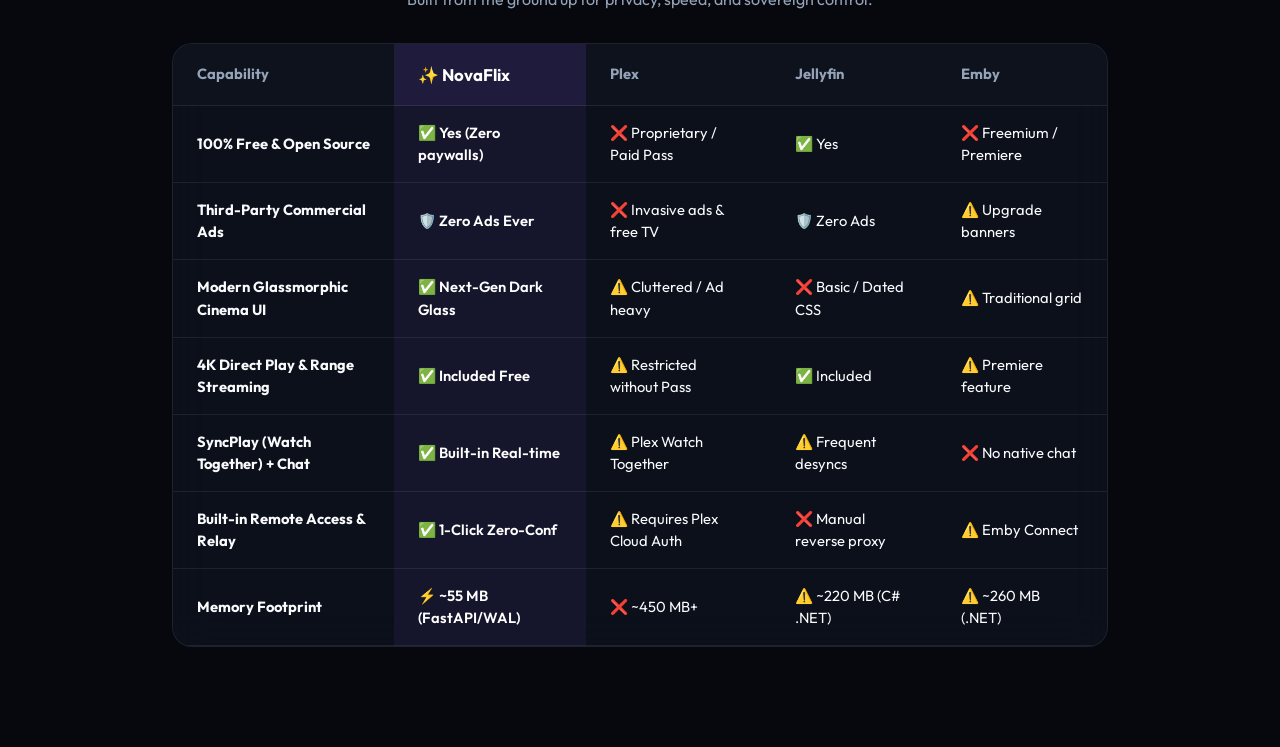
==== commit 3dd939f5: "fix: convert portal download buttons to native anchor download links with attachment disposition" ====
--- a/templates/portal.html
+++ b/templates/portal.html
@@ -5,7 +5,8 @@
     <meta name="viewport" content="width=device-width, initial-scale=1.0">
     <title>NovaFlix | Download Free Sovereign Media Server for Windows, Mac & Linux</title>
     <meta name="description" content="Download NovaFlix Server for Windows, macOS, Linux, and Docker. The ultimate open-source alternative to Plex, Jellyfin, and Emby with zero ads and free remote access.">
-    <link rel="stylesheet" href="/static/css/style.css">
+    <link rel="stylesheet" href="/static/css/style.css?v=1.1.0">
+
 </head>
 <body>
     <!-- Topbar Navigation -->
@@ -123,7 +124,10 @@
                 </div>
                 <div class="download-os-title">Windows 1-Click Setup</div>
                 <div class="download-os-desc">Instant launch via PowerShell script without compiling. Creates Desktop shortcut automatically.</div>
-                <button class="btn-download-primary" onclick="portal.triggerDownload('install.ps1')">Download install.ps1</button>
+                <a href="/downloads/install.ps1" download="install.ps1" class="btn-download-primary">
+                    <svg width="18" height="18" viewBox="0 0 24 24" fill="none" stroke="currentColor" stroke-width="2.5"><path d="M21 15v4a2 2 0 0 1-2 2H5a2 2 0 0 1-2-2v-4"></path><polyline points="7 10 12 15 17 10"></polyline><line x1="12" y1="15" x2="12" y2="3"></line></svg>
+                    <span>Download install.ps1</span>
+                </a>
             </div>
 
             <div class="download-card">
@@ -132,7 +136,10 @@
                 </div>
                 <div class="download-os-title">Portable Zip Archive</div>
                 <div class="download-os-desc">Zero-installation standalone portable build. Extract and double-click run.bat to launch.</div>
-                <button class="btn-download-primary" style="background: linear-gradient(135deg, var(--amber-gold), #d97706);" onclick="portal.triggerDownload('NovaFlix-Portable.zip')">Download .ZIP (Portable)</button>
+                <a href="/downloads/NovaFlix-Portable.zip" download="NovaFlix-Portable.zip" class="btn-download-primary" style="background: linear-gradient(135deg, var(--amber-gold), #d97706); box-shadow: 0 4px 16px var(--amber-glow);">
+                    <svg width="18" height="18" viewBox="0 0 24 24" fill="none" stroke="currentColor" stroke-width="2.5"><path d="M21 15v4a2 2 0 0 1-2 2H5a2 2 0 0 1-2-2v-4"></path><polyline points="7 10 12 15 17 10"></polyline><line x1="12" y1="15" x2="12" y2="3"></line></svg>
+                    <span>Download .ZIP (Portable)</span>
+                </a>
             </div>
         </div>
 
@@ -144,7 +151,10 @@
                 </div>
                 <div class="download-os-title">Debian / Ubuntu (.deb)</div>
                 <div class="download-os-desc">Official Debian package for Ubuntu 22.04+, Debian 12, Proxmox LXC, and Raspberry Pi.</div>
-                <button class="btn-download-primary" onclick="portal.triggerDownload('novaflix_1.0.0_all.deb')">Download novaflix_1.0.0_all.deb</button>
+                <a href="/downloads/novaflix_1.0.0_all.deb" download="novaflix_1.0.0_all.deb" class="btn-download-primary">
+                    <svg width="18" height="18" viewBox="0 0 24 24" fill="none" stroke="currentColor" stroke-width="2.5"><path d="M21 15v4a2 2 0 0 1-2 2H5a2 2 0 0 1-2-2v-4"></path><polyline points="7 10 12 15 17 10"></polyline><line x1="12" y1="15" x2="12" y2="3"></line></svg>
+                    <span>Download novaflix_1.0.0_all.deb</span>
+                </a>
                 <div style="margin-top: 10px; font-family: var(--font-mono); font-size: 0.75rem; color: var(--text-muted);">Install with: sudo dpkg -i novaflix_1.0.0_all.deb</div>
             </div>
 
@@ -154,7 +164,10 @@
                 </div>
                 <div class="download-os-title">Linux Universal Tarball (.tar.gz)</div>
                 <div class="download-os-desc">Portable archive with complete source and dependencies for any Linux distribution.</div>
-                <button class="btn-download-primary" style="background: linear-gradient(135deg, var(--cyan-accent), #0284c7);" onclick="portal.triggerDownload('novaflix-linux-x64.tar.gz')">Download .TAR.GZ</button>
+                <a href="/downloads/novaflix-linux-x64.tar.gz" download="novaflix-linux-x64.tar.gz" class="btn-download-primary" style="background: linear-gradient(135deg, var(--cyan-accent), #0284c7); box-shadow: 0 4px 16px var(--cyan-glow);">
+                    <svg width="18" height="18" viewBox="0 0 24 24" fill="none" stroke="currentColor" stroke-width="2.5"><path d="M21 15v4a2 2 0 0 1-2 2H5a2 2 0 0 1-2-2v-4"></path><polyline points="7 10 12 15 17 10"></polyline><line x1="12" y1="15" x2="12" y2="3"></line></svg>
+                    <span>Download .TAR.GZ</span>
+                </a>
             </div>
         </div>
 
@@ -166,7 +179,10 @@
                 </div>
                 <div class="download-os-title">macOS 1-Click Installer</div>
                 <div class="download-os-desc">Installs via Homebrew, sets up Python and FFmpeg Metal acceleration automatically.</div>
-                <button class="btn-download-primary" onclick="portal.triggerDownload('install.sh')">Download install.sh</button>
+                <a href="/downloads/install.sh" download="install.sh" class="btn-download-primary">
+                    <svg width="18" height="18" viewBox="0 0 24 24" fill="none" stroke="currentColor" stroke-width="2.5"><path d="M21 15v4a2 2 0 0 1-2 2H5a2 2 0 0 1-2-2v-4"></path><polyline points="7 10 12 15 17 10"></polyline><line x1="12" y1="15" x2="12" y2="3"></line></svg>
+                    <span>Download install.sh</span>
+                </a>
             </div>
         </div>
 
@@ -301,6 +317,7 @@
     </div>
 
     <!-- Portal Script -->
-    <script src="/static/js/portal.js"></script>
+    <script src="/static/js/portal.js?v=1.1.0"></script>
 </body>
+
 </html>
--- a/static/css/style.css
+++ b/static/css/style.css
@@ -1162,17 +1162,23 @@
    ========================================================================== */
 
 .library-filter-section {
-    padding: 24px 60px 0;
-    margin-bottom: 8px;
+    padding: 0 0 28px 0;
+    margin-bottom: 12px;
+    width: 100%;
 }
 
 .library-filter-wrap {
     display: flex;
     align-items: center;
-    gap: 10px;
+    gap: 12px;
     overflow-x: auto;
-    padding-bottom: 8px;
+    padding: 10px 16px;
     scrollbar-width: none;
+    background: rgba(14, 18, 30, 0.65);
+    border: 1px solid rgba(255, 255, 255, 0.08);
+    border-radius: 16px;
+    backdrop-filter: blur(16px);
+    box-shadow: 0 4px 20px rgba(0, 0, 0, 0.4);
 }
 
 .library-filter-wrap::-webkit-scrollbar {
@@ -1190,8 +1196,8 @@
     align-items: center;
     gap: 8px;
     padding: 8px 18px;
-    background: rgba(255, 255, 255, 0.04);
-    border: 1px solid var(--border-subtle);
+    background: rgba(255, 255, 255, 0.06);
+    border: 1px solid rgba(255, 255, 255, 0.12);
     border-radius: 999px;
     color: var(--text-secondary);
     font-family: var(--font-sans);
@@ -1200,26 +1206,28 @@
     cursor: pointer;
     white-space: nowrap;
     transition: var(--transition);
+    outline: none;
 }
 
 .lib-pill:hover {
-    background: rgba(255, 255, 255, 0.09);
-    color: #ffffff;
-    border-color: rgba(255, 255, 255, 0.2);
+    background: rgba(255, 255, 255, 0.12);
+    color: #ffffff;
+    border-color: rgba(255, 255, 255, 0.25);
     transform: translateY(-1px);
 }
 
 .lib-pill.active {
-    background: linear-gradient(135deg, rgba(245, 158, 11, 0.25) 0%, rgba(139, 92, 246, 0.25) 100%);
-    border-color: var(--amber-gold);
-    color: #ffffff;
-    box-shadow: 0 0 16px var(--amber-glow);
+    background: linear-gradient(135deg, rgba(139, 92, 246, 0.35) 0%, rgba(6, 182, 212, 0.25) 100%);
+    border-color: var(--violet-primary);
+    color: #ffffff;
+    box-shadow: 0 0 16px rgba(139, 92, 246, 0.4);
 }
 
 .lib-pill-action {
-    background: rgba(139, 92, 246, 0.12);
-    border-color: rgba(139, 92, 246, 0.35);
+    background: rgba(139, 92, 246, 0.15);
+    border-color: rgba(139, 92, 246, 0.4);
     color: #c4b5fd;
+    margin-left: auto;
 }
 
 .lib-pill-action:hover {
